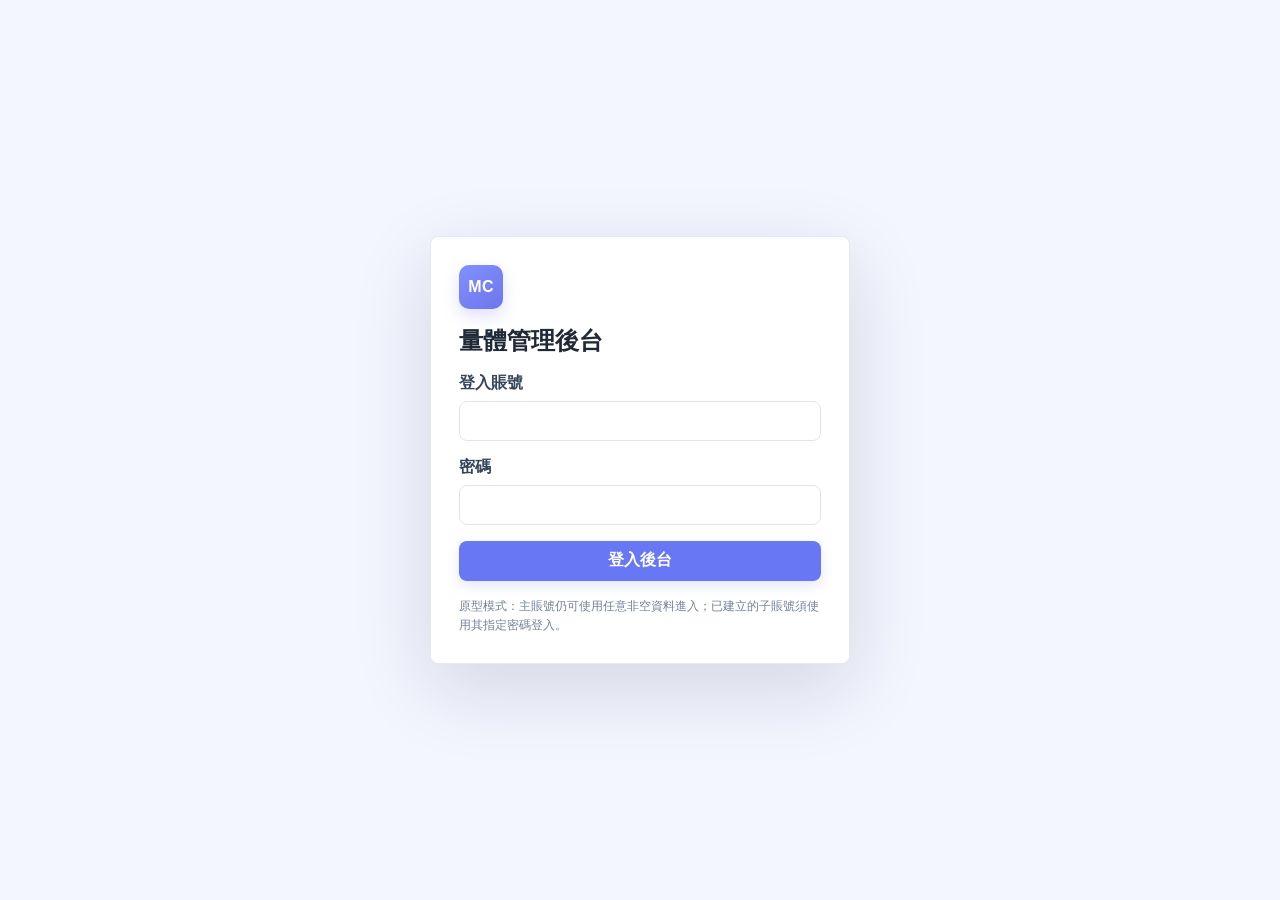
==== measure_admin/index.html @ c8953177 "feat: refine alteration task form" ====
<!doctype html>
<html lang="zh-HK">
  <head>
    <meta charset="UTF-8" />
    <meta name="viewport" content="width=device-width, initial-scale=1" />
    <title>MC 量體管理後台</title>
    <link rel="stylesheet" href="./styles.css?v=20261028-role-permissions" />
  </head>
  <body>
    <section class="login-view" id="login-view">
      <form class="login-card" id="login-form">
        <div class="brand-mark">MC</div>
        <h1>量體管理後台</h1>
        <label>
          <span>登入賬號</span>
          <input name="username" autocomplete="username" required />
        </label>
        <label>
          <span>密碼</span>
          <input name="password" type="password" autocomplete="current-password" required />
        </label>
        <button type="submit">登入後台</button>
        <p class="login-hint">原型模式：主賬號仍可使用任意非空資料進入；已建立的子賬號須使用其指定密碼登入。</p>
        <p id="login-error" hidden></p>
      </form>
    </section>

    <main class="admin-shell" id="admin-shell" hidden>
      <aside class="sidebar">
        <div class="brand">
          <div class="brand-mark">MC</div>
          <div>
            <strong>量體管理後台</strong>
            <span>PC Admin</span>
          </div>
        </div>
        <nav class="nav">
          <button class="is-active" type="button" data-view="dashboard" data-permission="dashboard_view">總覽</button>
          <button type="button" data-view="tailors" data-permission="tailor_view">裁縫師管理</button>
          <button type="button" data-view="orders" data-permission="order_view">訂單管理</button>
          <button type="button" data-view="employees" data-permission="employee_view">員工管理</button>
          <button type="button" data-view="after-sales" data-permission="after_sales">售後管理</button>
          <button type="button" data-view="alterations" data-permission="alteration_view">改衣管理</button>
          <button type="button" data-view="appointments" data-permission="appointment_view">預約管理</button>
          <button type="button" data-view="records-male" data-permission="record_view_male">男士量體記錄</button>
          <button type="button" data-view="records-female" data-permission="record_view_female">女士量體記錄</button>
          <span class="nav-section" data-owner-only>系統配置</span>
          <button class="nav-child" type="button" data-view="patterns" data-owner-only>衣服版型管理</button>
          <button class="nav-child" type="button" data-view="products" data-owner-only>產品配置</button>
          <button class="nav-child" type="button" data-view="subaccounts" data-owner-only>子賬號管理</button>
          <button class="nav-child" type="button" data-view="roles" data-owner-only>角色權限管理</button>
          <button class="nav-child" type="button" data-view="departments" data-owner-only>部門管理</button>
        </nav>
        <button class="ghost" type="button" id="logout">退出登入</button>
      </aside>

      <section class="content">
        <header class="topbar">
          <div>
            <p>MC SPORTSWEAR &amp; UNIFORM</p>
            <h2 id="view-title">總覽</h2>
          </div>
          <div class="current-user" id="current-user" hidden><strong id="current-user-name"></strong><span id="current-user-role"></span></div>
        </header>

        <section class="view" id="view-patterns">
          <div class="panel list-toolbar"><div><h3>衣服版型管理</h3><p>按服裝維護版型及標準尺碼，再用於初始化產品字段。</p></div><button type="button" data-catalog="new-pattern">創建服裝版型</button></div>
          <div class="panel table-wrap"><table id="pattern-table"></table></div>
        </section>
        <section class="view" id="view-products">
          <div class="panel list-toolbar"><div><h3>產品配置</h3><p>選擇服裝與版型，初始化量體字段後可獨立調整。</p></div><button type="button" data-catalog="new-product">創建產品</button></div>
          <div class="panel table-wrap"><table id="product-table"></table></div>
        </section>
        <section class="view is-active" id="view-dashboard">
          <div class="metric-grid">
            <article><span>裁縫師</span><strong id="metric-tailors">0</strong></article>
            <article><span>訂單</span><strong id="metric-orders">0</strong></article>
            <article><span>員工</span><strong id="metric-employees">0</strong></article>
            <article><span>量體記錄</span><strong id="metric-records">0</strong></article>
          </div>
          <div class="panel">
            <h3>流程</h3>
            <p>後台可錄入裁縫師、訂單與員工資料，並按男士與女士查看、篩選和導出量體記錄。本版本為獨立交互原型，資料僅保存在當前瀏覽器。</p>
          </div>
        </section>

        <section class="view" id="view-tailors">
          <div class="panel list-toolbar"><div><h3>裁縫師列表</h3><p>管理裁縫師姓名及登入資料。</p></div><button type="button" data-open-editor="tailor">新增裁縫師</button></div>
          <div class="panel table-wrap"><table id="tailor-table"></table></div>
        </section>

        <section class="view" id="view-orders">
          <div class="panel list-toolbar"><div><h3>訂單列表</h3><p>管理訂單基本資料，以及客戶端可選的男士、女士服裝類型與數量規則。</p></div><button type="button" data-open-editor="order">新增訂單</button></div>
          <div class="panel table-wrap"><table id="order-table"></table></div>
        </section>

        <section class="view" id="view-signatures">
          <div class="panel signature-detail-head">
            <button class="secondary" type="button" id="back-to-orders">返回訂單列表</button>
            <div><h3>簽字明細</h3><p id="signature-order-subtitle">-</p></div>
            <button type="button" id="export-signatures">導出明細</button>
          </div>
          <div class="panel signature-filters">
            <label><span>客戶姓名</span><input id="signature-filter-name" type="search" placeholder="搜尋客戶姓名" /></label>
            <label><span>員工編號</span><input id="signature-filter-employee" type="search" placeholder="搜尋員工編號" /></label>
            <button class="secondary" type="button" id="clear-signature-filters">清除篩選</button>
          </div>
          <div class="panel table-wrap"><table id="signature-table"></table></div>
          <div class="panel pagination" id="signature-pagination"></div>
        </section>

        <section class="view" id="view-employees">
          <div class="panel employee-import-actions list-toolbar">
            <div>
              <h3>員工列表</h3>
              <p>新增、編輯員工，或批量導入員工及量體檔案。</p>
            </div>
            <div class="row-actions">
              <button type="button" data-open-editor="employee" data-owner-only>新增員工</button>
              <button type="button" id="open-comparison-analysis" data-owner-only>對比分析</button>
              <button type="button" data-open-import="employees" data-owner-only>導入員工信息</button>
              <button class="secondary" type="button" data-open-import="measurements" data-owner-only>導入量體檔案</button>
              <button class="secondary" type="button" id="export-measurement-template" data-owner-only>導出量體檔案模板</button>
            </div>
          </div>
          <div class="panel employee-filters">
            <label><span>員工編號</span><input id="employee-filter-id" type="search" placeholder="搜尋員工編號" /></label>
            <label><span>姓名</span><input id="employee-filter-name" type="search" placeholder="搜尋姓名" /></label>
            <label><span>歸屬訂單</span><select id="employee-filter-order"><option value="">全部訂單</option></select></label>
            <button class="secondary" type="button" id="clear-employee-filters">清除篩選</button>
          </div>
          <div class="panel table-wrap"><table id="employee-table"></table></div>
          <div class="panel pagination" id="employee-pagination"></div>
        </section>

        <section class="view" id="view-after-sales">
          <div class="panel list-toolbar">
            <div><h3>售後管理</h3><p>员工提交售后或门店后台新建 → 门店签收 → 生成改衣任务 → 工厂处理 → 完成派送。</p></div>
            <div class="row-actions"><button type="button" id="open-admin-after-sale" data-permission="after_sales">后台新建售后单</button><button type="button" id="open-after-status-import">導入更新狀態</button><button type="button" id="export-after-sales" data-permission="after_sales_export">導出篩選明細</button></div>
          </div>
          <div class="panel after-sale-filters">
            <label><span>員工 / 登記編號</span><input id="after-sale-filter-keyword" type="search" placeholder="員工編號、姓名或登記編號" /></label>
            <label><span>單位名稱</span><input id="after-sale-filter-unit" type="search" placeholder="搜尋單位名稱" /></label>
            <div class="after-sale-date-filter"><span>登記時間</span><div><input id="after-sale-filter-start" type="date" aria-label="登記開始日期" /><em>至</em><input id="after-sale-filter-end" type="date" aria-label="登記結束日期" /></div></div>
            <label><span>需求狀態</span><select id="after-sale-filter-status"><option value="">全部狀態</option><option>提交售後</option><option>已簽收</option><option>門市收貨</option><option>已下單到工廠</option><option>工廠交付，待派送</option><option>完成派送</option><option>已關閉</option></select></label>
            <button class="secondary" type="button" id="clear-after-sale-filters">清除篩選</button>
          </div>
          <div class="panel after-sale-batch-bar">
            <span id="after-sale-selected-count">已選 0 項</span>
            <label><span>批量推進工廠 / 派送階段</span><select id="after-sale-batch-status"><option value="">請選擇</option><option>已下單到工廠</option><option>工廠交付，待派送</option><option>完成派送</option></select></label>
            <button type="button" id="apply-after-sale-status">確認修改</button>
          </div>
          <div class="panel table-wrap"><table id="after-sale-table"></table></div>
          <div class="panel pagination" id="after-sale-pagination"></div>
        </section>

        <section class="view" id="view-alterations">
          <div class="panel list-toolbar">
            <div><h3>改衣管理</h3><p>一件一码管理改衣任务，记录师傅分配、逐次交接、数量差异、收费、异常和员工中止。</p></div>
            <div class="row-actions"><span id="alteration-selected-count" class="table-subtext">已选 0 个任务</span><button type="button" id="open-alteration-assign" data-permission="alteration_process">分配师傅</button><button type="button" id="open-alteration-return" data-permission="alteration_process">师傅交回门市</button><button type="button" id="print-alteration-barcodes" data-permission="alteration_process" disabled>批量打印条码</button><button type="button" id="open-alteration-task" data-permission="alteration_view">新建改衣任务</button><button class="secondary" type="button" id="export-alterations" data-permission="alteration_export">导出任务</button></div>
          </div>
          <div class="panel alteration-summary" id="alteration-summary"></div>
          <div class="panel alteration-filters">
            <label><span>任务 / 员工 / 師傅</span><input id="alteration-filter-keyword" type="search" placeholder="编号、员工、订单或师傅" /></label>
            <label><span>任务类型</span><select id="alteration-filter-type"><option value="">全部类型</option><option>普通改衣</option><option>师傅改错返工</option><option>收费改衣</option></select></label>
            <label><span>状态</span><select id="alteration-filter-status"><option value="">全部状态</option><option>门市已收衣</option><option>待分配</option><option>改衣中</option><option>师傅已交回</option><option>门市验收</option><option>待派送</option><option>支行代签</option><option>已完成</option><option>员工中止</option><option>待处理异常</option></select></label>
            <label class="alteration-check-filter"><input id="alteration-filter-anomaly" type="checkbox" /> <span>只看待处理异常</span></label>
            <button class="secondary" type="button" id="clear-alteration-filters">清除筛选</button>
          </div>
          <div class="panel table-wrap"><table id="alteration-table"></table></div>
          <div class="panel pagination" id="alteration-pagination"></div>
        </section>

        <section class="view" id="view-appointments">
          <div class="panel list-toolbar">
            <div><h3>預約時段</h3><p>配置量身服務地址、服務時間與接待容量，供員工端直接登記。</p></div>
            <div class="row-actions appointment-toolbar-actions">
              <span id="appointment-selected-count">已選 0 個時段</span>
              <button class="secondary" type="button" id="export-appointment-details" data-permission="appointment_export" disabled>導出明細</button>
              <button type="button" id="open-appointment-slot-editor" data-permission="appointment_manage">新增時段</button>
            </div>
          </div>
          <div class="panel appointment-summary" id="appointment-summary"></div>
          <div class="panel table-wrap"><table id="appointment-slot-table"></table></div>
        </section>

        <section class="view" id="view-records-male">
          <div class="panel table-head record-toolbar" data-record-export-panel>
            <h3>男士量體記錄</h3>
            <div class="export-controls" aria-label="男士量體記錄導出篩選">
              <label><span>姓名</span><input class="record-name-search" type="search" placeholder="搜尋姓名" /></label>
              <label><span>員工編號</span><input class="record-employee-search" type="search" placeholder="搜尋員工編號" /></label>
              <label><span>訂單</span><select class="export-order-select"><option value="">全部訂單</option></select></label>
              <label><span>開始</span><input class="export-start-date" type="date" /></label>
              <label><span>結束</span><input class="export-end-date" type="date" /></label>
              <button type="button" data-export-records="男">導出 CSV</button>
              <button class="secondary" type="button" data-clear-export-filters>清除</button>
            </div>
          </div>
          <div class="panel table-wrap"><table id="male-record-table"></table></div>
          <div class="panel pagination" data-record-pagination="男"></div>
        </section>

        <section class="view" id="view-records-female">
          <div class="panel table-head record-toolbar" data-record-export-panel>
            <h3>女士量體記錄</h3>
            <div class="export-controls" aria-label="女士量體記錄導出篩選">
              <label><span>姓名</span><input class="record-name-search" type="search" placeholder="搜尋姓名" /></label>
              <label><span>員工編號</span><input class="record-employee-search" type="search" placeholder="搜尋員工編號" /></label>
              <label><span>訂單</span><select class="export-order-select"><option value="">全部訂單</option></select></label>
              <label><span>開始</span><input class="export-start-date" type="date" /></label>
              <label><span>結束</span><input class="export-end-date" type="date" /></label>
              <button type="button" data-export-records="女">導出 CSV</button>
              <button class="secondary" type="button" data-clear-export-filters>清除</button>
            </div>
          </div>
          <div class="panel table-wrap"><table id="female-record-table"></table></div>
          <div class="panel pagination" data-record-pagination="女"></div>
        </section>

        <section class="view" id="view-subaccounts">
          <div class="panel list-toolbar"><div><h3>子賬號列表</h3><p>配置登入信息並綁定角色，權限由角色統一繼承。</p></div><button type="button" id="open-subaccount-editor">新增子賬號</button></div>
          <div class="panel table-wrap"><table id="subaccount-table"></table></div>
        </section>
        <section class="view" id="view-roles">
          <div class="panel list-toolbar"><div><h3>角色權限管理</h3><p>按角色配置頁面與接口權限，子賬號綁定角色後即時生效。</p></div><button type="button" id="open-role-editor">新增角色</button></div>
          <div class="panel role-help"><strong>配置提示</strong><span>勾選頁面操作後，角色可使用對應功能；停用角色後，綁定該角色的子賬號將暫停登入。</span></div>
          <div class="panel table-wrap"><table id="role-table"></table></div>
        </section>
        <section class="view" id="view-departments">
          <div class="panel list-toolbar"><div><h3>部門管理</h3><p>維護員工自主註冊時可選的部門。</p></div><button type="button" id="add-department">新增部門</button></div>
          <div class="panel table-wrap"><table id="department-table"></table></div>
        </section>
      </section>
    </main>

    <dialog class="archive-dialog" id="order-progress-dialog" aria-labelledby="order-progress-title">
      <div class="dialog-head"><div><h3 id="order-progress-title">變更正向訂單進度</h3><p id="order-progress-subtitle"></p></div><button type="button" onclick="this.closest('dialog').close()">關閉</button></div>
      <p>簽字確認服裝 → 預約量身 → 完成量身 → 已下單到工廠 → 工廠交付，待派送 → 已交付。</p>
      <p class="dialog-tip">核實業務已完成後，按順序確認下一階段。簽字、預約與量身操作亦會自動更新進度；手動確認僅更新進度，不會新增簽名、預約或量體檔案。</p>
      <div class="after-sale-batch-bar"><button type="button" id="open-forward-status-import">導入更新狀態</button><label>批量變更進度<select id="order-progress-batch-stage"></select></label><button type="button" id="apply-order-progress">更新已選員工</button><span>請勾選相同進度的員工；下單到工廠時需填寫預計交付日期。</span></div>
      <div class="table-wrap" id="order-progress-content"></div>
    </dialog>
    <div class="toast" id="toast" hidden></div>
    <dialog class="archive-dialog" id="archive-dialog">
      <div class="dialog-head"><div><h3 id="archive-title">員工量體檔案</h3><p id="archive-subtitle"></p></div><button class="secondary" type="button" data-close-archive>關閉</button></div>
      <div class="table-wrap"><table id="archive-table"></table></div>
    </dialog>
    <dialog class="entity-dialog" id="tailor-dialog">
      <form id="tailor-form">
        <div class="dialog-head"><div><h3 id="tailor-dialog-title">新增裁縫師</h3><p>填寫裁縫師登入資料。</p></div><button class="secondary" type="button" data-close-entity>取消</button></div>
        <input type="hidden" name="id" />
        <div class="dialog-form-grid">
          <label><span>裁縫師姓名</span><input name="name" required /></label>
          <label><span>登入賬號</span><input name="username" required /></label>
          <label><span>登入密碼</span><input name="password" type="password" autocomplete="new-password" /><small>新增時必填；編輯時留空代表保持已設置狀態。原型不保存明文密碼。</small></label>
        </div>
        <div class="dialog-actions"><button type="submit">保存裁縫師</button></div>
      </form>
    </dialog>
    <dialog class="entity-dialog order-dialog" id="order-dialog">
      <form id="order-form">
        <div class="dialog-head"><div><h3 id="order-dialog-title">新增訂單</h3><p>配置訂單基本資料及客戶端可選服裝。</p></div><button class="secondary" type="button" data-close-entity>取消</button></div>
        <input type="hidden" name="id" />
        <ol class="order-steps" aria-label="訂單配置步驟">
          <li class="is-active" data-order-step-indicator="1"><strong>1</strong><span>基本資料與服裝類型</span></li>
          <li data-order-step-indicator="2"><strong>2</strong><span>默認數量與修改權限</span></li>
          <li data-order-step-indicator="3"><strong>3</strong><span>組合數量限制（可選）</span></li>
        </ol>
        <section class="order-step is-active" data-order-step="1">
          <div class="dialog-form-grid order-basic-grid">
            <label><span>訂單號</span><input name="order_id" required /></label>
            <label><span>公司名</span><input name="company_name" required /></label>
          </div>
          <div class="garment-section-head">
            <div><h4>服裝類型</h4><p>按性別配置員工在客戶端可看到的服裝選項。</p></div>
          </div>
          <div class="garment-gender-grid">
            <section class="garment-gender-card">
              <div class="garment-card-head"><div><span class="gender-badge male">男</span><strong>男士服裝</strong></div><button class="secondary compact-button" type="button" data-add-garment="男">新增類型</button></div>
              <div class="garment-type-list" id="male-garment-types"></div>
            </section>
            <section class="garment-gender-card">
              <div class="garment-card-head"><div><span class="gender-badge female">女</span><strong>女士服裝</strong></div><button class="secondary compact-button" type="button" data-add-garment="女">新增類型</button></div>
              <div class="garment-type-list" id="female-garment-types"></div>
            </section>
          </div>
          <p class="form-error" id="order-type-error" hidden></p>
        </section>
        <section class="order-step" data-order-step="2">
          <div class="garment-section-head">
            <div><h4>數量規則</h4><p>默認數量會帶入客戶端；關閉“允許更改”後，員工只能按默認數量確認。</p></div>
          </div>
          <div class="quantity-config-list" id="garment-quantity-config"></div>
          <p class="form-error" id="order-quantity-error" hidden></p>
        </section>
        <section class="order-step" data-order-step="3">
          <div class="garment-section-head rule-section-head">
            <div><h4>組合數量限制</h4><p>限制同一性別下多個服裝類型的合計數量；如本訂單不需要限制，可直接跳過。</p></div>
            <button class="secondary compact-button" type="button" data-add-quantity-rule>添加限制規則</button>
          </div>
          <div class="quantity-rule-list" id="quantity-rule-list"></div>
          <p class="form-error" id="order-rule-error" hidden></p>
        </section>
        <div class="dialog-actions order-dialog-actions">
          <button class="secondary" type="button" id="order-step-prev" hidden>上一步</button>
          <button type="button" id="order-step-next">下一步：配置數量</button>
          <button class="secondary" type="submit" id="order-skip-rules" hidden>跳過並保存</button>
          <button type="submit" id="order-save" hidden>保存訂單</button>
        </div>
      </form>
    </dialog>
    <dialog class="entity-dialog" id="employee-dialog">
      <form id="employee-form">
        <div class="dialog-head"><div><h3 id="employee-dialog-title">新增員工</h3><p>填寫員工基本資料及歸屬訂單。</p></div><button class="secondary" type="button" data-close-entity>取消</button></div>
        <input type="hidden" name="id" />
        <div class="dialog-form-grid employee-dialog-grid">
          <label><span>員工編號</span><input name="employee_id" required /></label>
          <label><span>姓名</span><input name="name" required /></label>
          <label><span>性別</span><select name="gender" required><option>男</option><option>女</option></select></label>
          <label><span>身高 cm</span><input name="height_cm" type="number" step="0.1" min="0" /></label>
          <label><span>體重 kg</span><input name="weight_kg" type="number" step="0.1" min="0" /></label>
          <label><span>部門</span><select name="unit_name" id="employee-department-select" required></select></label>
          <label><span>歸屬訂單 / 公司</span><select name="order_id" id="employee-order-select" required></select></label>
        </div>
        <div class="dialog-actions"><button type="submit">保存員工</button></div>
      </form>
    </dialog>
    <dialog class="import-dialog" id="employee-import-dialog">
      <div class="dialog-head"><div><h3>導入員工信息</h3><p>選擇歸屬訂單並上傳 CSV、TSV 或 XLSX 文件。</p></div><button class="secondary" type="button" data-close-import>取消</button></div>
      <div class="dialog-form-grid">
        <label><span>歸屬訂單 / 公司</span><select id="import-order-select" required></select></label>
        <label class="file-field"><span>員工文件</span><input id="employee-import-file" type="file" accept=".csv,.tsv,.txt,.xlsx,text/csv,text/tab-separated-values" /></label>
      </div>
      <p class="dialog-tip">必填表頭：員工編號、姓名、性別、單位名字；可選：身高、體重。</p>
      <div class="dialog-actions"><button type="button" id="import-employees">確認導入</button></div>
    </dialog>
    <dialog class="import-dialog" id="measurement-import-dialog">
      <div class="dialog-head"><div><h3>導入量體檔案</h3><p>上傳文件後確認導入，系統將為匹配員工生成新的量體版本。</p></div><button class="secondary" type="button" data-close-import>取消</button></div>
      <div class="dialog-form-grid">
        <label class="file-field"><span>量體記錄文件</span><input id="measurement-import-file" type="file" accept=".csv,.tsv,.txt,.xlsx,text/csv,text/tab-separated-values" /></label>
      </div>
      <p class="dialog-tip">支持 CSV、TSV、XLSX。必填：訂單號、員工編號；量體字段可使用導出表頭或字段代碼。</p>
      <div class="dialog-actions"><button type="button" id="import-measurements">確認導入</button></div>
    </dialog>
    <dialog class="record-edit-dialog" id="record-edit-dialog">
      <form id="record-edit-form">
        <div class="dialog-head"><div><h3>修改量體版本</h3><p id="record-edit-subtitle"></p></div><button class="secondary" type="button" data-close-record-edit>取消</button></div>
        <input type="hidden" name="measurement_id" />
        <div class="measurement-form-grid" id="record-measurement-fields"></div>
        <label><span>備註</span><textarea name="remark" rows="3"></textarea></label>
        <div class="dialog-actions"><button type="submit">保存修改</button></div>
      </form>
    </dialog>
    <dialog class="entity-dialog subaccount-dialog" id="subaccount-dialog">
      <form id="subaccount-form">
        <div class="dialog-head"><div><h3 id="subaccount-dialog-title">新增子賬號</h3><p>配置子賬號登入信息及可使用的功能。</p></div><button class="secondary" type="button" data-close-subaccount>取消</button></div>
        <input type="hidden" name="id" />
        <div class="dialog-form-grid">
          <label><span>姓名</span><input name="name" maxlength="30" required /></label>
          <label><span>登入賬號</span><input name="username" maxlength="30" autocomplete="off" required /></label>
          <label><span>登入密碼</span><input name="password" type="password" minlength="6" autocomplete="new-password" required /><small id="subaccount-password-tip">至少 6 位；原型僅保存哈希值</small></label>
          <label><span>賬號狀態</span><select name="status"><option value="enabled">啟用</option><option value="disabled">停用</option></select></label>
        </div>
        <label class="subaccount-role-field"><span>角色（可多選）</span><select name="role_ids" id="subaccount-role-select" multiple size="4" required></select><small id="subaccount-role-summary">可同時選擇多個角色，權限將合併生效。</small></label>
        <p class="form-error" id="subaccount-form-error" hidden></p>
        <div class="dialog-actions"><button type="submit">保存子賬號</button></div>
      </form>
    </dialog>
    <dialog class="entity-dialog role-dialog" id="role-dialog">
      <form id="role-form">
        <div class="dialog-head"><div><h3 id="role-dialog-title">新增角色</h3><p>配置角色可訪問的頁面與接口操作。</p></div><button class="secondary" type="button" data-close-role>取消</button></div>
        <input type="hidden" name="id" />
        <div class="role-basic-fields">
          <label><span>角色名稱</span><input name="name" maxlength="30" placeholder="例如：量體運營" required /></label>
          <fieldset class="role-status-fieldset"><legend>狀態</legend><label><input type="radio" name="status" value="enabled" checked /><span>啟用</span></label><label><input type="radio" name="status" value="disabled" /><span>停用</span></label></fieldset>
        </div>
        <section class="permission-matrix-section" aria-labelledby="permission-matrix-title">
          <div class="permission-matrix-head"><div><h4 id="permission-matrix-title">分配權限</h4><p>按歸屬、頁面及接口逐項選擇。</p></div><div class="permission-matrix-actions"><button class="secondary" type="button" id="role-select-all">全選</button><button class="secondary" type="button" id="role-clear-all">清空</button></div></div>
          <div class="permission-matrix-wrap"><table class="permission-matrix" id="permission-matrix-table"></table></div>
        </section>
        <p class="form-error" id="role-form-error" hidden></p>
        <div class="dialog-actions"><button type="submit">保存角色</button></div>
      </form>
    </dialog>
    <dialog class="entity-dialog appointment-slot-dialog" id="appointment-slot-dialog">
      <form id="appointment-slot-form">
        <div class="dialog-head"><div><h3 id="appointment-slot-dialog-title">新增預約時段</h3><p>同一地址可建立多個服務時段，每個時段獨立計算預約人數。</p></div><button class="secondary" type="button" data-close-appointment-slot>取消</button></div>
        <input type="hidden" name="id" />
        <div class="dialog-form-grid appointment-slot-grid">
          <label><span>對應訂單</span><select name="order_id" id="appointment-order-select" required></select></label>
          <label class="appointment-address-field"><span>預約地址</span><input name="address" maxlength="120" placeholder="例如：澳門門店 2 樓量體區" required /></label>
          <label><span>服務日期</span><input name="date" type="date" required /></label>
          <label><span>開始時間</span><input name="start_time" type="time" required /></label>
          <label><span>結束時間</span><input name="end_time" type="time" required /></label>
          <label><span>可預約最大值</span><input name="max_bookings" type="number" min="1" max="999" step="1" required /></label>
          <label><span>時段狀態</span><select name="status"><option value="enabled">開放預約</option><option value="disabled">暫停預約</option></select></label>
        </div>
        <label class="appointment-overbook-option"><input name="allow_overbook" type="checkbox" /><span><strong>支持超額預約</strong><small>開啟後，達到最大值仍允許員工繼續登記；管理列表會標記超額人數。</small></span></label>
        <p class="form-error" id="appointment-slot-error" hidden></p>
        <div class="dialog-actions"><button type="submit">保存預約時段</button></div>
      </form>
    </dialog>
    <dialog class="appointment-detail-dialog" id="appointment-detail-dialog">
      <div class="dialog-head"><div><h3 id="appointment-detail-title">預約員工明細</h3><p id="appointment-detail-subtitle"></p></div><button class="secondary" type="button" data-close-appointment-detail>關閉</button></div>
      <div class="table-wrap"><table id="appointment-detail-table"></table></div>
    </dialog>
    <dialog class="entity-dialog followup-dialog" id="followup-dialog">
      <form id="followup-form">
        <div class="dialog-head"><div><h3>量體事項跟進</h3><p id="followup-subtitle"></p></div><button class="secondary" type="button" data-close-followup>取消</button></div>
        <input type="hidden" name="measurement_id" />
        <div class="dialog-form-grid">
          <label><span>跟進狀態</span><select name="followup_status" required><option value="待跟進">待跟進</option><option value="跟進中">跟進中</option><option value="已完成">已完成</option></select></label>
          <label><span>下次跟進日期</span><input name="followup_due_date" type="date" /></label>
        </div>
        <label class="followup-note"><span>跟進備註</span><textarea name="followup_note" rows="4" maxlength="300" placeholder="記錄需核對的量體字段、溝通結果或下一步安排"></textarea></label>
        <div class="dialog-actions"><button type="submit">保存跟進記錄</button></div>
      </form>
    </dialog>
    <dialog class="after-sale-detail-dialog" id="after-sale-detail-dialog">
      <div class="dialog-head"><div><h3 id="after-sale-detail-title">售後詳情</h3><p id="after-sale-detail-subtitle"></p></div><button class="secondary" type="button" data-close-after-sale-detail>關閉</button></div>
      <div id="after-sale-detail-content"></div>
    </dialog>
    <dialog class="after-sale-create-dialog" id="after-sale-create-dialog">
      <form id="admin-after-sale-form">
        <div class="dialog-head"><div><h3>后台新建售后单</h3><p>选择订单，搜索员工号，勾选实际售后数量并填写每项售后要求；门店提交后自动记为“已签收”。</p></div><button class="secondary" type="button" data-close-after-sale-create>取消</button></div>
        <div class="dialog-form-grid">
          <label><span>订单</span><select id="admin-after-sale-order" name="order_id" required></select></label>
          <label><span>搜索员工号</span><input id="admin-after-sale-employee-search" type="search" placeholder="输入员工编号后选择" autocomplete="off" /></label>
        </div>
        <div class="after-sale-admin-employee-results" id="admin-after-sale-employee-results"></div>
        <div class="after-sale-admin-selected" id="admin-after-sale-selected" hidden></div>
        <div class="after-sale-admin-items" id="admin-after-sale-items"><p class="dialog-tip">请先选择员工，系统会带出该员工在此订单下可售后的服装。</p></div>
        <label class="after-sale-demand-field"><span>整单补充说明（可选）</span><textarea name="remark" rows="2" maxlength="300" placeholder="例如：员工现场说明，周五前送回支行"></textarea></label>
        <p class="form-error" id="admin-after-sale-error" hidden></p>
        <div class="dialog-actions"><button type="submit">确认提交并标记已签收</button></div>
      </form>
    </dialog>
    <dialog class="alteration-detail-dialog" id="alteration-detail-dialog">
      <div class="dialog-head"><div><h3 id="alteration-detail-title">改衣任務</h3><p id="alteration-detail-subtitle"></p></div><button class="secondary" type="button" data-close-alteration-detail>關閉</button></div>
      <div id="alteration-detail-content"></div>
    </dialog>
    <dialog class="entity-dialog alteration-task-dialog" id="alteration-task-dialog">
      <form id="alteration-task-form">
        <div class="dialog-head"><div><h3>新建改衣任務</h3><p>门市按实际收到数量建单；系统为每件服装生成内部编号和条码。</p></div><button class="secondary" type="button" data-close-alteration-task>取消</button></div>
        <div class="dialog-form-grid">
          <label><span>订单</span><select name="order_id" required></select></label>
          <label><span>员工</span><select name="employee_id" required></select></label>
          <label><span>任务类型</span><select name="type"><option>普通改衣</option><option>师傅改错返工</option><option>收费改衣</option></select></label>
          <label><span>改衣产品</span><select name="sku_id" required></select></label>
          <label><span>实际收到数量</span><input name="quantity" type="number" min="1" step="1" value="1" required /></label>
          <label><span>手工费金额（可选）</span><input name="fee_amount" inputmode="decimal" placeholder="待确认可留空" /></label>
        </div>
        <label class="alteration-fee-check"><input name="requires_fee" type="checkbox" /> <span>标记为收费改衣（门市现场收款）</span></label>
        <label class="alteration-demand-field"><span>修改内容</span><textarea name="alteration" rows="3" required placeholder="例如：裤长缩短 2cm；请保留原有版型"></textarea></label>
        <div class="dialog-tip">免费次数按 员工 + 订单 + 改衣产品 计算；中止和师傅改错返工的次数规则需按需求确认后由管理员处理。</div>
        <div class="dialog-actions"><button type="submit">保存改衣任务</button></div>
      </form>
    </dialog>
    <dialog class="alteration-assign-dialog" id="alteration-assign-dialog">
      <form id="alteration-assign-form">
        <div class="dialog-head"><div><h3>分配师傅</h3><p>先选择师傅，再用扫码枪扫描改衣任务条码；每扫描一件增加一件。</p></div><button class="secondary" type="button" data-close-alteration-assign>取消</button></div>
        <div class="dialog-form-grid alteration-assign-fields">
          <label><span>师傅</span><select id="alteration-assign-tailor" name="tailor_id" required></select></label>
          <label><span>扫码枪输入</span><input id="alteration-barcode-scan" autocomplete="off" placeholder="扫描条码后自动加入" /></label>
        </div>
        <p class="dialog-tip">只接受状态为“门市已收衣 / 待分配”的任务；重复扫描不会重复加入，已分配任务不能再次分配。</p>
        <div class="table-wrap"><table id="alteration-assignment-scan-table"></table></div>
        <p class="form-error" id="alteration-assign-error" hidden></p>
        <div class="dialog-actions"><button type="submit">确认分配已扫描任务</button></div>
      </form>
    </dialog>
    <dialog class="alteration-assign-dialog" id="alteration-return-dialog">
      <form id="alteration-return-form">
        <div class="dialog-head"><div><h3>师傅交回门市</h3><p>用扫码枪扫描师傅交回的任务条码；每扫描一件增加一件，签收后默认验收通过并进入待派送。</p></div><button class="secondary" type="button" data-close-alteration-return>取消</button></div>
        <label><span>扫码枪输入</span><input id="alteration-return-scan" autocomplete="off" placeholder="扫描条码后自动加入" /></label>
        <p class="dialog-tip">只接受状态为“改衣中”的任务；重复扫描不会重复加入。</p>
        <div class="table-wrap"><table id="alteration-return-scan-table"></table></div>
        <p class="form-error" id="alteration-return-error" hidden></p>
        <div class="dialog-actions"><button type="submit">确认签收并默认验收</button></div>
      </form>
    </dialog>
    <dialog class="comparison-dialog" id="comparison-dialog">
      <div class="dialog-head"><div><h3>量體對比分析</h3><p>按版本、服裝類型和字段差異條件查找需要調整的員工。</p></div><button class="secondary" type="button" data-close-comparison>關閉</button></div>
      <ol class="analysis-steps" aria-label="分析步驟">
        <li class="is-active" data-analysis-step-indicator="1">1. 比較版本</li>
        <li data-analysis-step-indicator="2">2. 服裝類型</li>
        <li data-analysis-step-indicator="3">3. 差異條件</li>
        <li data-analysis-step-indicator="4">4. 確認執行</li>
      </ol>
      <section class="analysis-step is-active" data-analysis-step="1">
        <h4>選擇要比較的兩個版本</h4>
        <div class="analysis-option-grid">
          <label class="choice-card"><input type="radio" name="comparison_mode" value="v1_v2" checked /><span><strong>V1.0 vs V2.0</strong>原始量體與工廠返回</span></label>
          <label class="choice-card"><input type="radio" name="comparison_mode" value="v2_v3" /><span><strong>V2.0 vs V3.0</strong>工廠返回與最終版</span></label>
          <label class="choice-card"><input type="radio" name="comparison_mode" value="previous_latest" /><span><strong>上一版 vs 最新版</strong>按每位員工的實際版本比較</span></label>
          <label class="choice-card"><input type="radio" name="comparison_mode" value="custom" /><span><strong>自定義版本</strong>手動選擇基準版和目標版</span></label>
        </div>
        <div class="analysis-custom-versions" id="analysis-custom-versions" hidden>
          <label><span>基準版本</span><select id="analysis-version-from"><option value="1">V1.0</option><option value="2">V2.0</option><option value="3">V3.0</option></select></label>
          <label><span>目標版本</span><select id="analysis-version-to"><option value="2">V2.0</option><option value="3">V3.0</option><option value="1">V1.0</option></select></label>
        </div>
      </section>
      <section class="analysis-step" data-analysis-step="2">
        <h4>選擇服裝類型（可多選）</h4>
        <div class="analysis-option-grid">
          <label class="choice-card"><input type="checkbox" name="analysis_garment" value="suit" /><span><strong>上衣</strong>領圍、胸圍、肩寬、袖長等</span></label>
          <label class="choice-card"><input type="checkbox" name="analysis_garment" value="pants" /><span><strong>褲子</strong>腰圍、臀圍、褲長、總浪等</span></label>
          <label class="choice-card"><input type="checkbox" name="analysis_garment" value="skirt" /><span><strong>一步裙</strong>一步裙裙長</span></label>
          <label class="choice-card"><input type="checkbox" name="analysis_garment" value="dress" /><span><strong>連衣裙</strong>連衣裙前長</span></label>
        </div>
      </section>
      <section class="analysis-step" data-analysis-step="3">
        <div class="analysis-condition-head"><div><h4>設置字段差異條件</h4><p>勾選需要分析的字段；最大差異可留空，表示不設上限。</p></div><label><span>多條件匹配</span><select id="analysis-match-mode"><option value="any">任一條件滿足</option><option value="all">全部條件滿足</option></select></label></div>
        <div class="analysis-condition-list" id="analysis-condition-list"></div>
      </section>
      <section class="analysis-step" data-analysis-step="4">
        <h4>確認分析條件</h4>
        <div class="analysis-summary" id="analysis-summary"></div>
        <p class="dialog-tip">空值或非數字不会按 0 計算；已從員工檔案移除的版本不參與分析。</p>
      </section>
      <p class="analysis-error" id="analysis-error" hidden></p>
      <div class="dialog-actions analysis-actions"><button class="secondary" type="button" id="analysis-prev" hidden>上一步</button><button type="button" id="analysis-next">下一步</button><button type="button" id="analysis-run" hidden>執行分析</button></div>
    </dialog>
    <dialog class="analysis-results-dialog" id="analysis-results-dialog">
      <div class="dialog-head"><div><h3>量體對比分析結果</h3><p id="analysis-result-description"></p></div><button class="secondary" type="button" data-close-analysis-results>關閉</button></div>
      <div class="analysis-metrics" id="analysis-metrics"></div>
      <div class="analysis-result-toolbar"><label><span>搜尋員工</span><input id="analysis-result-search" type="search" placeholder="員工編號或姓名" /></label><button class="secondary" type="button" id="export-analysis-results">導出分析結果</button></div>
      <div class="table-wrap"><table id="analysis-result-table"></table></div>
    </dialog>
    <dialog id="status-import-dialog" aria-labelledby="status-import-title">
      <div class="dialog-head"><div><h3 id="status-import-title">導入更新狀態</h3><p id="status-import-scope"></p></div><button type="button" class="secondary" id="status-import-cancel">取消</button></div>
      <p>1. 下載含現有記錄的模板（退換流程使用目前篩選結果）。2. 填寫目標狀態，無需更新的行留空。3. 上傳並核對預覽，再確認導入。</p>
      <p id="status-import-statuses"></p>
      <p class="dialog-tip">僅支持順序進入下一階段；下單到工廠必填預計交付日期（YYYY-MM-DD）。同一記錄不可重複；有錯誤時整批不保存。支援簡繁體狀態。編號請使用文字格式以保留前導零。</p>
      <div class="after-sale-batch-bar"><button type="button" id="status-import-template">下載填寫模板</button><label>CSV / TSV / XLSX（首張工作表，最多 10,000 行 / 10 MB）<input id="status-import-file" type="file" accept=".csv,.tsv,.xlsx"></label><button type="button" id="status-import-preview-button">校驗並預覽</button></div>
      <p id="status-import-summary" role="status"></p>
      <div class="table-wrap" id="status-import-preview"></div>
      <div class="pagination" id="status-import-pages"></div>
      <div class="dialog-actions"><button type="button" id="status-import-save" disabled>確認導入更新</button></div>
    </dialog>
    <dialog class="entity-dialog" id="factory-delivery-dialog" aria-labelledby="factory-delivery-title">
      <form id="factory-delivery-form">
        <div class="dialog-head"><div><h3 id="factory-delivery-title">下單到工廠</h3><p id="factory-delivery-context"></p></div><button class="secondary" type="button" id="cancel-factory-delivery">取消</button></div>
        <div class="dialog-form-grid"><label>預計交付日期（必填）<input id="factory-delivery-date" type="date" required /></label></div>
        <p class="dialog-tip">此日期將顯示在客戶端；批量下單的記錄使用同一日期。</p>
        <div class="dialog-actions"><button type="submit">確認下單到工廠</button></div>
      </form>
    </dialog>
    <dialog id="catalog-dialog" class="catalog-dialog"></dialog>
    <script src="../shared/workflow.js?v=20261028-role-permissions"></script>
    <script src="./app.js?v=20261028-role-permissions"></script>
    <script src="./status-import.js?v=20261008-status-import"></script>
    <script src="./catalog.js?v=20260919-field-warning"></script>
  </body>
</html>
---- measure_admin/styles.css ----
:root {
  color-scheme: light;
  --ink: #1f2937;
  --muted: #71809a;
  --line: #e3e8f4;
  --page: #f3f5ff;
  --panel: #fff;
  --blue: #6878f4;
  --blue-dark: #5263df;
  --green: #0f7b58;
  --red: #b42318;
}

.catalog-dialog { width: min(1440px, calc(100vw - 40px)); overflow-y: auto; }
.catalog-dialog .dialog-head > button { flex-shrink: 0; white-space: nowrap; }
.catalog-section { border-top: 1px solid var(--line); margin-top: 22px; padding-top: 18px; }
.catalog-toolbar, .catalog-patterns, .catalog-defaults { display: flex; align-items: center; gap: 12px; flex-wrap: wrap; }
.catalog-toolbar { margin-bottom: 16px; }
.catalog-toolbar h3 { margin: 0 auto 0 0; }
.catalog-muted { color: var(--muted); font-size: 13px; line-height: 1.6; }
.catalog-patterns { margin: 14px 0; }
.catalog-patterns > label, .catalog-pattern-chip { display: flex; align-items: center; gap: 8px; border: 1px solid var(--line); border-radius: 8px; padding: 8px 12px; background: #f8fafc; }
.catalog-patterns input[type=checkbox], .catalog-check input { width: auto; min-height: auto; }
.catalog-pattern-chip input { width: 120px; }
.catalog-file { max-width: 100%; }
.catalog-file input { max-width: 280px; }
.catalog-matrix { max-width: 100%; }
.catalog-matrix th { white-space: nowrap; }
.catalog-matrix input { width: 120px; }
.catalog-matrix td:first-child input, .catalog-matrix td:nth-last-child(2) input { width: 180px; }
.catalog-field { margin: 12px 0; padding: 14px; border: 1px solid var(--line); border-radius: 8px; background: #f8fafc; }
.catalog-field-grid { display: flex; flex-wrap: wrap; align-items: end; gap: 10px; }
.catalog-field-grid > label { flex: 0 0 86px; }
.catalog-field-grid > .catalog-field-name { flex-basis: 160px; }
.catalog-field-grid > .catalog-field-type { flex-basis: 100px; }
.catalog-field-grid > .catalog-field-sort { flex-basis: 64px; }
.catalog-field-grid > .catalog-check { flex-basis: 58px; }
.catalog-field-grid > .catalog-warning-check { flex-basis: 92px; white-space: nowrap; }
.catalog-warning-preview { margin: 10px 0 0; color: var(--red); font-size: 13px; line-height: 1.5; }
.catalog-field-grid > .catalog-field-hint { flex: 1 1 240px; }
.catalog-field-grid > .catalog-field-options { flex: 1 1 220px; }
.catalog-dialog .catalog-field input, .catalog-dialog .catalog-field select { min-height: 36px; padding: 7px 8px; font-size: 14px; }
.catalog-dialog .catalog-field label > span { font-size: 12px; }
.catalog-dialog .catalog-field-delete { padding: 8px 10px; min-height: 36px; }
.catalog-field label, .catalog-dialog .dialog-form-grid label { min-width: 0; }
.catalog-field input, .catalog-field select { width: 100%; }
.catalog-check { display: flex; align-items: center; gap: 6px; padding-bottom: 7px; }
.catalog-field .catalog-check input { width: auto; }
.catalog-defaults { display: block; border-top: 1px dashed var(--line); margin-top: 12px; padding-top: 10px; }
.catalog-defaults-heading { display: flex; flex-wrap: wrap; align-items: center; gap: 12px; margin-bottom: 8px; font-size: 12px; }
.catalog-defaults-grid { display: grid; grid-template-columns: repeat(auto-fill,76px); gap: 8px; }
.catalog-defaults-grid.catalog-text-defaults { grid-template-columns: repeat(auto-fill,minmax(140px,1fr)); }
.catalog-defaults label { width: auto; overflow-wrap: anywhere; gap: 4px; }
.catalog-defaults input { font-variant-numeric: tabular-nums; }
.catalog-selection-head { display: flex; justify-content: space-between; align-items: center; flex-wrap: wrap; gap: 8px; margin-top: 14px; font-size: 14px; }
.catalog-count { margin-left: 8px; font-size: 12px; font-weight: 400; color: var(--muted); }
.catalog-selection-head button { padding: 5px 8px; }
.catalog-product-patterns { gap: 8px; margin: 8px 0 14px; }
.catalog-product-patterns > label { padding: 6px 10px; font-size: 13px; cursor: pointer; overflow-wrap: anywhere; max-width: 100%; }
.catalog-product-patterns > label:has(input:checked) { background: #edf5ff; border-color: #83b5e2; color: var(--blue-dark); }
.catalog-error { color: var(--red); background: #fff1f0; padding: 12px; border-radius: 8px; }
.catalog-choice-editor { border-top: 1px dashed var(--line); margin-top: 12px; padding-top: 12px; }
.catalog-choice-editor .catalog-toolbar { margin-bottom: 10px; font-size: 13px; }
.catalog-choice-editor .catalog-toolbar button { margin-left: auto; font-size: 12px; padding: 6px 10px; }
.catalog-choice-layout { display: grid; grid-template-columns: minmax(220px, 1fr) minmax(0, 2fr); gap: 16px; }
.catalog-choice-preview-list { display: flex; flex-wrap: wrap; gap: 8px; align-content: start; }
.catalog-choice-preview { display: inline-flex; align-items: center; gap: 8px; padding: 8px 12px; border: 1px solid var(--line); border-radius: 8px; background: white; font-size: 14px; max-width: 100%; overflow-wrap: anywhere; }
@media(max-width: 600px) { .catalog-choice-layout { grid-template-columns: minmax(0,1fr); } }
.catalog-footer { position: sticky; bottom: -20px; background: white; border-top: 1px solid var(--line); padding: 16px 0; justify-content: space-between; }
@media(max-width: 480px) { .catalog-dialog { width: calc(100vw - 16px); padding: 14px; } .catalog-dialog .dialog-form-grid { grid-template-columns: 1fr; } .catalog-field-grid > .catalog-field-name { flex: 1 1 130px; } .catalog-field-grid > .catalog-field-hint, .catalog-field-grid > .catalog-field-options { flex: 1 1 100%; } .catalog-defaults-grid { grid-template-columns: repeat(auto-fill,minmax(66px,1fr)); } }

* {
  box-sizing: border-box;
}

[hidden] {
  display: none !important;
}

body {
  margin: 0;
  background: var(--page);
  color: var(--ink);
  font-family: -apple-system, BlinkMacSystemFont, "Segoe UI", "PingFang TC", "Microsoft JhengHei", sans-serif;
}

button,
input,
select {
  font: inherit;
}

button {
  cursor: pointer;
}

.login-view {
  min-height: 100vh;
  display: grid;
  place-items: center;
  padding: 28px;
}

.login-card {
  width: min(100%, 420px);
  display: grid;
  gap: 16px;
  border: 1px solid var(--line);
  border-radius: 8px;
  padding: 28px;
  background: var(--panel);
  box-shadow: 0 24px 80px rgba(23, 33, 47, 0.14);
}

.brand-mark {
  width: 46px;
  height: 46px;
  display: grid;
  place-items: center;
  border-radius: 8px;
  background: var(--blue);
  color: #fff;
  font-weight: 900;
}

.login-card h1,
.topbar h2,
.topbar p,
.panel h3,
.panel p {
  margin: 0;
}

.login-hint {
  margin: 0;
  color: var(--muted);
  font-size: 12px;
  line-height: 1.6;
}

label {
  display: grid;
  gap: 7px;
  color: #34465b;
  font-weight: 800;
}

input,
select {
  min-height: 40px;
  border: 1px solid #cbd6e2;
  border-radius: 8px;
  padding: 0 11px;
  background: #fff;
  color: var(--ink);
  outline: none;
}

input:focus,
select:focus {
  border-color: var(--blue);
  box-shadow: 0 0 0 3px rgba(7, 92, 168, 0.12);
}

button {
  min-height: 40px;
  border: 0;
  border-radius: 8px;
  padding: 0 14px;
  background: var(--blue);
  color: #fff;
  font-weight: 900;
}

.secondary,
.ghost {
  border: 1px solid #b7c8d9;
  background: #e9f1f8;
  color: var(--blue-dark);
}

.admin-shell {
  min-height: 100vh;
  display: grid;
  grid-template-columns: 260px minmax(0, 1fr);
}

.sidebar {
  display: flex;
  flex-direction: column;
  gap: 20px;
  padding: 22px;
  background: #fff;
  border-right: 1px solid var(--line);
}

.brand {
  display: flex;
  align-items: center;
  gap: 12px;
}

.brand strong,
.brand span {
  display: block;
}

.brand span {
  margin-top: 3px;
  color: var(--muted);
  font-size: 12px;
}

.nav {
  display: grid;
  gap: 8px;
}

.nav button {
  justify-content: flex-start;
  border: 1px solid transparent;
  background: transparent;
  color: var(--muted);
  text-align: left;
}

.nav button.is-active {
  border-color: #b7c8d9;
  background: #e9f1f8;
  color: var(--blue-dark);
}

.nav-section { margin: 10px 10px 0; color: #94a3b8; font-size: 11px; font-weight: 900; letter-spacing: 0.08em; }
.nav .nav-child { padding-left: 26px; }

.ghost {
  margin-top: auto;
}

.content {
  min-width: 0;
  padding: 24px;
}

.topbar {
  display: flex;
  align-items: center;
  justify-content: space-between;
  gap: 18px;
  margin-bottom: 20px;
}

.topbar p {
  color: var(--blue);
  font-size: 12px;
  font-weight: 900;
}

.topbar h2 {
  margin-top: 4px;
  font-size: 28px;
}

.current-user { display: grid; justify-items: end; gap: 3px; }
.current-user strong { font-size: 14px; }
.current-user span { color: var(--muted); font-size: 12px; font-weight: 800; }

.view {
  display: none;
}

.view.is-active {
  display: grid;
  gap: 16px;
}

.metric-grid {
  display: grid;
  grid-template-columns: repeat(4, minmax(0, 1fr));
  gap: 14px;
}

.metric-grid article,
.panel {
  border: 1px solid var(--line);
  border-radius: 8px;
  background: var(--panel);
}

.metric-grid article {
  padding: 18px;
}

.metric-grid span {
  display: block;
  color: var(--muted);
  font-weight: 800;
}

.metric-grid strong {
  display: block;
  margin-top: 8px;
  font-size: 30px;
}

.panel {
  padding: 16px;
}

.panel p {
  margin-top: 8px;
  color: var(--muted);
  line-height: 1.6;
}

.import-panel {
  display: grid;
  grid-template-columns: minmax(260px, 1fr) 240px 260px 120px;
  gap: 12px;
  align-items: end;
}

.employee-import-actions { display: flex; align-items: center; justify-content: space-between; gap: 18px; }
.employee-import-actions h3, .employee-import-actions p { margin: 0; }
.employee-import-actions p { margin-top: 6px; }
.employee-filters { display: grid; grid-template-columns: 160px 160px minmax(220px, 1fr) 100px; gap: 12px; align-items: end; }
.employee-filters #employee-filter-id,
.employee-filters #employee-filter-name { width: 160px; }
.after-sale-filters { display: grid; grid-template-columns: minmax(220px, 1.2fr) minmax(160px, 0.8fr) minmax(280px, 1.25fr) 150px 100px; gap: 10px; align-items: end; }
.after-sale-date-filter { display: grid; gap: 6px; }
.after-sale-date-filter > span { color: var(--muted); font-size: 13px; font-weight: 800; }
.after-sale-date-filter > div { display: grid; grid-template-columns: minmax(120px, 1fr) auto minmax(120px, 1fr); align-items: center; gap: 7px; }
.after-sale-date-filter em { color: var(--muted); font-size: 13px; font-style: normal; }
.after-sale-batch-bar { display: flex; align-items: end; justify-content: flex-end; gap: 12px; padding-top: 12px; padding-bottom: 12px; }
.after-sale-batch-bar > span { margin-right: auto; align-self: center; color: var(--muted); font-weight: 900; }
.after-sale-batch-bar label { grid-template-columns: auto 150px; align-items: center; }
.after-sale-batch-bar label span { font-size: 13px; }
.alteration-filters { display: grid; grid-template-columns: minmax(240px, 1.3fr) 180px 210px auto 110px; gap: 10px; align-items: end; }
.alteration-check-filter { display: flex; align-items: center; gap: 8px; min-height: 40px; white-space: nowrap; }
.alteration-check-filter input, .alteration-fee-check input { width: 18px; height: 18px; min-height: auto; }
.alteration-summary { display: grid; grid-template-columns: repeat(4, minmax(0, 1fr)); gap: 12px; }
.alteration-summary > div { border-radius: 8px; padding: 13px 15px; background: #f7fafc; }
.alteration-summary span, .alteration-summary strong { display: block; }
.alteration-summary span { color: var(--muted); font-size: 13px; font-weight: 800; }
.alteration-summary strong { margin-top: 5px; font-size: 24px; }
.alteration-summary .is-warning strong { color: #b54708; }
.alteration-status { display: inline-flex; align-items: center; min-height: 28px; border-radius: 999px; padding: 0 9px; font-size: 12px; font-weight: 900; }
.alteration-status.status-registered { background: #e9f1f8; color: var(--blue-dark); }
.alteration-status.status-processing { background: #fff4dc; color: #9a5a00; }
.alteration-status.status-completed { background: #e8f7f1; color: var(--green); }
.alteration-status.status-alert { background: #fff1f0; color: var(--red); }
.alteration-detail-dialog { width: min(1180px, calc(100vw - 32px)); max-height: calc(100vh - 32px); overflow-y: auto; }
.alteration-detail-actions { display: flex; flex-wrap: wrap; gap: 8px; margin: 0 0 16px; }
.alteration-detail-meta { display: grid; grid-template-columns: repeat(3, minmax(0, 1fr)); gap: 10px; margin-bottom: 16px; border: 1px solid #b7c8d9; border-radius: 8px; padding: 12px; background: #eef6fc; }
.alteration-detail-meta span, .alteration-detail-meta strong { display: block; }
.alteration-detail-meta span { color: var(--muted); font-size: 12px; font-weight: 800; }
.alteration-detail-meta strong { margin-top: 4px; }
.alteration-detail-section { margin-top: 18px; border-top: 1px solid var(--line); padding-top: 12px; }
.alteration-detail-dialog h4 { margin: 0 0 8px; }
.alteration-detail-dialog code { display: inline-block; padding: 3px 5px; border-radius: 4px; background: #f1f5f9; font-size: 12px; }
.alteration-task-dialog { width: min(820px, calc(100vw - 32px)); overflow-y: auto; }
.alteration-assign-dialog { width: min(980px, calc(100vw - 32px)); max-height: calc(100vh - 32px); overflow-y: auto; }
.alteration-assign-fields { margin-bottom: 4px; }
.alteration-assign-dialog table { min-width: 680px; }
.alteration-fee-check { display: flex; align-items: center; gap: 9px; margin-top: 16px; }
.alteration-demand-field { margin-top: 14px; }
.signature-detail-head { display: grid; grid-template-columns: auto minmax(0, 1fr) auto; align-items: center; gap: 16px; }
.signature-detail-head h3, .signature-detail-head p { margin: 0; }
.signature-detail-head p { margin-top: 5px; color: var(--muted); }
.signature-filters { display: grid; grid-template-columns: 220px 220px 100px; gap: 12px; align-items: end; }
.status-badge { display: inline-flex; align-items: center; min-height: 28px; border-radius: 999px; padding: 0 10px; font-size: 12px; font-weight: 900; }
.status-badge.verified { background: #dcfce7; color: #166534; }
.status-badge.unverified { background: #f1f5f9; color: #64748b; }
.confirmed-quantity-list { display: grid; gap: 4px; min-width: 130px; }
.confirmed-quantity-list span { color: var(--ink); white-space: nowrap; }
.list-toolbar { display: flex; align-items: center; justify-content: space-between; gap: 18px; }
.list-toolbar h3, .list-toolbar p { margin: 0; }
.list-toolbar p { margin-top: 6px; }
.list-toolbar > .row-actions { flex-wrap: wrap; justify-content: flex-end; }
.appointment-toolbar-actions { align-items: center; }
.appointment-toolbar-actions > span { color: var(--muted); font-size: 13px; font-weight: 900; white-space: nowrap; }
.appointment-toolbar-actions button:disabled { cursor: not-allowed; opacity: 0.45; }

.import-panel h3,
.import-panel p {
  margin: 0;
}

.import-panel p {
  margin-top: 6px;
  font-size: 13px;
}

.file-field input {
  padding-top: 8px;
}

.form-grid {
  display: grid;
  grid-template-columns: repeat(4, minmax(0, 1fr));
  gap: 12px;
  align-items: end;
}

.employee-form {
  grid-template-columns: repeat(5, minmax(0, 1fr));
}

.table-head {
  display: flex;
  align-items: center;
  justify-content: space-between;
  gap: 14px;
}

.record-toolbar {
  padding: 12px;
}

.record-toolbar h3 {
  white-space: nowrap;
}

.export-controls {
  flex: 1;
  display: grid;
  grid-template-columns: 140px 150px minmax(180px, 1fr) 136px 136px 96px 64px;
  gap: 8px;
  align-items: end;
}

.pagination {
  display: flex;
  align-items: center;
  justify-content: space-between;
  gap: 12px;
  color: var(--muted);
  font-size: 14px;
  font-weight: 800;
  flex-wrap: wrap;
}

.pagination div {
  display: flex;
  gap: 8px;
}

.pagination-size { display: flex; align-items: center; gap: 7px; }
.pagination-size span { white-space: nowrap; }
.pagination-size select { min-height: 36px; padding: 0 28px 0 9px; }
.table-check-all { display: inline-flex; align-items: center; gap: 7px; cursor: pointer; }
.table-check-all input, .appointment-slot-check { width: 16px; height: 16px; min-height: auto; }

.pagination button:disabled {
  cursor: not-allowed;
  opacity: 0.45;
}

dialog {
  width: min(1180px, calc(100vw - 40px));
  max-height: calc(100vh - 40px);
  border: 0;
  border-radius: 10px;
  padding: 20px;
  color: var(--ink);
  box-shadow: 0 28px 90px rgba(23, 33, 47, 0.3);
}

dialog::backdrop { background: rgba(15, 23, 42, 0.45); }
.dialog-head, .dialog-actions { display: flex; align-items: center; justify-content: space-between; gap: 16px; }
.dialog-head { margin-bottom: 16px; }
.dialog-head h3, .dialog-head p { margin: 0; }
.dialog-head p { margin-top: 4px; color: var(--muted); }
.measurement-form-grid { display: grid; grid-template-columns: repeat(3, minmax(0, 1fr)); gap: 12px; margin-bottom: 14px; }
textarea { width: 100%; border: 1px solid #cbd6e2; border-radius: 8px; padding: 10px; font: inherit; resize: vertical; }
.after-sale-create-dialog { width: min(1120px, calc(100vw - 40px)); overflow-y: auto; }
.after-sale-detail-dialog { width: min(960px, calc(100vw - 40px)); overflow-y: auto; }
.after-sale-detail-actions { display: flex; gap: 8px; margin: 0 0 14px; }
.after-sale-admin-employee-results { display: grid; gap: 8px; margin: 12px 0; }
.after-sale-employee-result { display: grid; grid-template-columns: 180px 1fr; align-items: center; gap: 10px; padding: 10px 12px; border: 1px solid var(--line); border-radius: 8px; background: #fff; color: var(--ink); text-align: left; }
.after-sale-employee-result span { color: var(--muted); font-weight: 700; }
.after-sale-admin-selected { display: flex; align-items: baseline; gap: 12px; padding: 12px; border-radius: 8px; background: #eef6fc; border: 1px solid #b7c8d9; }
.after-sale-admin-selected span { color: var(--muted); }
.after-sale-admin-items { margin-top: 16px; }
.after-sale-admin-items h4 { margin: 0 0 9px; }
.after-sale-admin-item { display: grid; grid-template-columns: minmax(220px, .9fr) 120px minmax(260px, 1.4fr); gap: 12px; align-items: end; border: 1px solid var(--line); border-radius: 8px; padding: 12px; margin-top: 8px; }
.after-sale-admin-item-check { display: flex; align-items: center; gap: 9px; min-height: 62px; }
.after-sale-admin-item-check input { width: 18px; height: 18px; min-height: auto; }
.after-sale-admin-item-check strong, .after-sale-admin-item-check small { display: block; }
.after-sale-admin-item-check small { margin-top: 4px; color: var(--muted); font-size: 12px; }
.after-sale-admin-item textarea { min-height: 62px; }
.after-sale-demand-field { margin-top: 14px; }
.after-sale-search-section { border: 1px solid var(--line); border-radius: 8px; padding: 14px; background: #f8fafc; }
.after-sale-search-row { display: grid; grid-template-columns: minmax(0, 1fr) auto; gap: 8px; }
.after-sale-employee-results { display: grid; gap: 8px; margin-top: 10px; }
.after-sale-employee-result { display: flex; min-height: 54px; align-items: flex-start; justify-content: space-between; gap: 18px; border: 1px solid var(--line); background: #fff; color: var(--ink); text-align: left; }
.after-sale-employee-result span { color: var(--muted); font-weight: 700; }
#after-sale-request-section { margin-top: 16px; }
#after-sale-request-section h4 { margin: 16px 0 10px; }
.after-sale-employee-card, .after-sale-detail-meta { display: grid; grid-template-columns: repeat(3, minmax(0, 1fr)); gap: 10px; border: 1px solid #b7c8d9; border-radius: 8px; padding: 12px; background: #eef6fc; }
.after-sale-employee-card span, .after-sale-employee-card strong, .after-sale-detail-meta span, .after-sale-detail-meta strong { display: block; }
.after-sale-employee-card span, .after-sale-detail-meta span { color: var(--muted); font-size: 12px; font-weight: 800; }
.after-sale-employee-card strong, .after-sale-detail-meta strong { margin-top: 4px; }
.after-sale-garment-list { display: grid; gap: 9px; margin-bottom: 14px; }
.after-sale-garment-row { display: grid; grid-template-columns: minmax(190px, 0.7fr) 120px minmax(300px, 1.5fr); gap: 12px; align-items: end; border: 1px solid var(--line); border-radius: 8px; padding: 12px; }
.after-sale-garment-check { display: flex; align-items: center; gap: 9px; min-height: 64px; }
.after-sale-garment-check input { width: 18px; height: 18px; min-height: auto; }
.after-sale-garment-check span, .after-sale-garment-check strong { display: block; }
.after-sale-garment-check span { color: var(--muted); font-size: 12px; }
.after-sale-garment-check strong { margin-bottom: 3px; color: var(--ink); font-size: 15px; }
.after-sale-garment-row textarea { min-height: 64px; }
.after-sale-status { display: inline-flex; align-items: center; min-height: 28px; border-radius: 999px; padding: 0 9px; font-size: 12px; font-weight: 900; }
.after-sale-status.status-registered { background: #e9f1f8; color: var(--blue-dark); }
.after-sale-status.status-processed { background: #fff4dc; color: #9a5a00; }
.after-sale-status.status-completed { background: #e8f7f1; color: var(--green); }
.after-sale-detail-meta { margin-bottom: 14px; }
.after-sale-detail-dialog table { min-width: 680px; }
.wrap-cell { min-width: 320px; white-space: normal; line-height: 1.55; }
.after-sale-detail-remark { margin: 14px 0; border-radius: 8px; padding: 12px; background: #f8fafc; line-height: 1.6; }
.after-sale-history { border-top: 1px solid var(--line); padding-top: 12px; }
.after-sale-history h4 { margin: 0 0 8px; }
.after-sale-history p { display: flex; gap: 18px; margin: 0; padding: 7px 0; border-bottom: 1px solid #edf1f5; }
.after-sale-history p span { min-width: 170px; color: var(--muted); }
.archive-dialog td:nth-child(6) { min-width: 320px; max-width: 520px; white-space: normal; line-height: 1.55; }
.dialog-actions { justify-content: flex-end; margin-top: 16px; }
.dialog-form-grid { display: grid; grid-template-columns: repeat(2, minmax(0, 1fr)); gap: 14px; }
.employee-dialog-grid { grid-template-columns: repeat(2, minmax(0, 1fr)); }
.dialog-tip { margin: 14px 0 0; color: var(--muted); font-size: 13px; }
.dialog-form-grid small { color: var(--muted); font-size: 12px; font-weight: 600; }
.subaccount-dialog { width: min(760px, calc(100vw - 40px)); overflow-y: auto; }
.permission-fieldset { display: grid; gap: 10px; margin: 16px 0 0; border: 1px solid var(--line); border-radius: 8px; padding: 14px; }
.permission-fieldset legend { padding: 0 6px; font-weight: 900; }
.permission-fieldset > label { display: flex; align-items: center; gap: 9px; font-weight: 700; }
.permission-fieldset input[type="checkbox"], .permission-fieldset input[type="radio"] { width: 18px; height: 18px; min-height: auto; }
.role-dialog { width: min(1040px, calc(100vw - 32px)); max-height: calc(100vh - 32px); overflow-y: auto; }
.role-basic-fields { display: grid; grid-template-columns: minmax(260px, 1fr) minmax(220px, .65fr); gap: 16px; align-items: start; }
.role-status-fieldset { display: flex; align-items: center; gap: 18px; min-height: 40px; margin: 0; border: 0; padding: 0; }
.role-status-fieldset legend { margin-right: 2px; padding: 0; color: #34465b; font-weight: 800; }
.role-status-fieldset label { display: flex; align-items: center; gap: 7px; font-weight: 700; }
.role-status-fieldset input { width: 17px; height: 17px; min-height: auto; }
.permission-matrix-section { margin-top: 20px; border-top: 1px solid var(--line); padding-top: 16px; }
.permission-matrix-head { display: flex; align-items: flex-start; justify-content: space-between; gap: 16px; margin-bottom: 12px; }
.permission-matrix-head h4 { margin: 0; font-size: 16px; }
.permission-matrix-head p { margin: 5px 0 0; color: var(--muted); font-size: 13px; }
.permission-matrix-actions { display: flex; gap: 8px; }
.permission-matrix-actions button { min-height: 34px; padding: 0 11px; font-size: 13px; }
.permission-matrix-wrap { overflow-x: auto; border: 1px solid var(--line); border-radius: 8px; }
.permission-matrix { width: 100%; min-width: 720px; border-collapse: collapse; }
.permission-matrix th, .permission-matrix td { border-bottom: 1px solid var(--line); border-right: 1px solid var(--line); padding: 12px 14px; vertical-align: middle; text-align: left; }
.permission-matrix th:last-child, .permission-matrix td:last-child { border-right: 0; }
.permission-matrix tbody tr:last-child td { border-bottom: 0; }
.permission-matrix th { background: #f8fafc; color: #334155; font-size: 13px; }
.permission-matrix th:first-child { width: 160px; }
.permission-matrix th:nth-child(2) { width: 220px; }
.permission-group-cell, .permission-page-cell { background: #fff; }
.permission-group-cell label, .permission-page-cell label, .permission-action { display: inline-flex; align-items: center; gap: 7px; font-weight: 700; }
.permission-group-cell label { font-weight: 900; }
.permission-matrix input[type="checkbox"] { width: 16px; height: 16px; min-height: auto; margin: 0; accent-color: var(--blue); }
.permission-actions-cell { display: flex; flex-wrap: wrap; gap: 12px 22px; }
.permission-action { color: #475569; font-size: 13px; font-weight: 700; }
.role-help { display: flex; gap: 10px; align-items: baseline; padding: 12px 14px; background: #f0f7ff; border-color: #c7def4; color: #1d4f7a; }
.role-help span { color: #55718c; font-size: 13px; }
.subaccount-role-field { grid-column: 1 / -1; }
.subaccount-role-field select[multiple] { min-height: 112px; padding: 8px 10px; line-height: 1.7; }
.subaccount-role-field small { color: var(--muted); font-size: 12px; font-weight: 600; }
.table-subtext { display: block; margin-top: 3px; color: var(--muted); font-size: 12px; font-weight: 600; }
@media (max-width: 700px) { .role-basic-fields { grid-template-columns: 1fr; } .role-status-fieldset { padding-top: 2px; } .permission-matrix-head { flex-direction: column; } }
.status-pill { display: inline-flex; align-items: center; min-height: 26px; border-radius: 999px; padding: 0 9px; background: #e8f6f0; color: var(--green); font-size: 12px; font-weight: 900; }
.status-pill.is-disabled { background: #f1f5f9; color: var(--muted); }
.status-pill.is-pending { background: #fff7e6; color: #9a5b00; }
.appointment-summary { display: grid; grid-template-columns: repeat(3, minmax(0, 1fr)); gap: 12px; }
.appointment-summary > div { border-radius: 8px; padding: 13px 15px; background: #f7fafc; }
.appointment-summary span, .appointment-summary strong { display: block; }
.appointment-summary span { color: var(--muted); font-size: 13px; font-weight: 800; }
.appointment-summary strong { margin-top: 5px; font-size: 24px; }
.appointment-summary .is-warning, .capacity-over { color: #b54708; }
.appointment-slot-dialog { width: min(760px, calc(100vw - 40px)); }
.appointment-slot-grid { margin-top: 4px; }
.appointment-address-field { grid-column: 1 / -1; }
.appointment-overbook-option { margin-top: 16px; border: 1px solid var(--line); border-radius: 8px; padding: 13px; display: flex; align-items: flex-start; gap: 10px; background: #f8fafc; }
.appointment-overbook-option input { width: 18px; height: 18px; min-height: auto; margin-top: 2px; }
.appointment-overbook-option span, .appointment-overbook-option strong, .appointment-overbook-option small { display: block; }
.appointment-overbook-option small { margin-top: 4px; color: var(--muted); line-height: 1.5; }
.appointment-detail-dialog { width: min(900px, calc(100vw - 40px)); max-height: calc(100vh - 40px); overflow-y: auto; }
.appointment-detail-dialog table { min-width: 720px; }
.followup-note { margin-top: 14px; }
.followup-meta { display: grid; gap: 4px; min-width: 180px; white-space: normal; }
.followup-meta small { color: var(--muted); line-height: 1.45; }

.order-dialog { width: min(960px, calc(100vw - 40px)); overflow-y: auto; }
.order-steps { display: grid; grid-template-columns: repeat(3, 1fr); gap: 8px; margin: 0 0 20px; padding: 0; list-style: none; }
.order-steps li { display: flex; align-items: center; gap: 9px; border-radius: 8px; padding: 10px 12px; background: #eef3f8; color: var(--muted); font-size: 13px; font-weight: 900; }
.order-steps li strong { width: 24px; height: 24px; display: grid; place-items: center; border-radius: 50%; background: #dbe5ef; }
.order-steps li.is-active { background: #e7f2fb; color: var(--blue-dark); }
.order-steps li.is-active strong { background: var(--blue); color: #fff; }
.order-step { display: none; }
.order-step.is-active { display: block; }
.order-basic-grid { margin-bottom: 20px; }
.garment-section-head { margin-bottom: 12px; }
.garment-section-head h4, .garment-section-head p { margin: 0; }
.garment-section-head h4 { font-size: 17px; }
.garment-section-head p { margin-top: 4px; color: var(--muted); font-size: 13px; line-height: 1.5; }
.garment-gender-grid { display: grid; grid-template-columns: repeat(2, minmax(0, 1fr)); gap: 14px; }
.garment-gender-card { border: 1px solid var(--line); border-radius: 8px; padding: 14px; background: #f8fafc; }
.garment-card-head { display: flex; align-items: center; justify-content: space-between; gap: 12px; margin-bottom: 12px; }
.garment-card-head > div { display: flex; align-items: center; gap: 8px; }
.gender-badge { width: 28px; height: 28px; display: grid; place-items: center; border-radius: 7px; font-size: 13px; font-weight: 900; }
.gender-badge.male { background: #dceeff; color: #075ca8; }
.gender-badge.female { background: #fce7f3; color: #a61b62; }
.compact-button { min-height: 34px; padding: 0 11px; font-size: 13px; }
.garment-type-list { display: grid; gap: 8px; }
.garment-type-row { display: grid; grid-template-columns: minmax(0, 1fr) 38px; gap: 8px; align-items: center; }
.garment-type-row input { min-width: 0; }
.garment-type-row button { width: 38px; min-height: 38px; padding: 0; border: 1px solid #efc2bd; background: #fff1f0; color: var(--red); }
.garment-empty { margin: 0; padding: 18px 10px; border: 1px dashed #cbd6e2; border-radius: 8px; color: var(--muted); font-size: 13px; text-align: center; }
.quantity-config-list { display: grid; gap: 14px; }
.quantity-gender-group { border: 1px solid var(--line); border-radius: 8px; overflow: hidden; }
.quantity-gender-head { display: flex; align-items: center; gap: 8px; padding: 11px 14px; background: #f1f5f9; }
.quantity-config-row { display: grid; grid-template-columns: minmax(180px, 1fr) 160px 180px; gap: 14px; align-items: center; padding: 12px 14px; border-top: 1px solid var(--line); }
.quantity-config-row > strong { overflow-wrap: anywhere; }
.quantity-config-row label span { font-size: 12px; }
.toggle-field { display: flex; align-items: center; gap: 9px; min-height: 40px; }
.toggle-field input { width: 18px; min-height: auto; height: 18px; margin: 0; }
.form-error { margin: 12px 0 0; color: var(--red); font-size: 13px; font-weight: 800; }
.order-dialog-actions { justify-content: space-between; }
.order-dialog-actions #order-step-next, .order-dialog-actions #order-save, .order-dialog-actions #order-skip-rules { margin-left: auto; }
.rule-section-head { display: flex; align-items: end; justify-content: space-between; gap: 16px; }
.quantity-rule-list { display: grid; gap: 12px; }
.rule-empty strong, .rule-empty span { display: block; }
.rule-empty span { margin-top: 5px; }
.quantity-rule-card { border: 1px solid var(--line); border-radius: 8px; overflow: hidden; }
.quantity-rule-head { display: flex; align-items: center; justify-content: space-between; gap: 12px; padding: 10px 14px; background: #f1f5f9; }
.quantity-rule-head button { min-height: 32px; border: 1px solid #efc2bd; background: #fff1f0; color: var(--red); font-size: 13px; }
.quantity-rule-fields { display: grid; grid-template-columns: 120px minmax(280px, 1fr) 130px 120px; gap: 12px; align-items: end; padding: 14px; }
.rule-garment-options { min-width: 0; margin: 0; border: 0; padding: 0; }
.rule-garment-options legend { margin-bottom: 7px; color: #34465b; font-size: 13px; font-weight: 800; }
.rule-garment-options > div { display: flex; flex-wrap: wrap; gap: 7px; }
.rule-garment-options label { display: flex; grid-template-columns: none; align-items: center; gap: 6px; min-height: 40px; border: 1px solid #cbd6e2; border-radius: 8px; padding: 0 10px; background: #fff; font-size: 13px; }
.rule-garment-options label:has(input:checked) { border-color: var(--blue); background: #f0f7fd; color: var(--blue-dark); }
.rule-garment-options input { width: 16px; height: 16px; min-height: auto; margin: 0; }
.quantity-with-unit { display: grid; grid-template-columns: minmax(0, 1fr) auto; align-items: center; gap: 7px; }
.quantity-with-unit > span { font-size: 14px; font-weight: 800; }

.comparison-dialog,
.analysis-results-dialog {
  width: min(1500px, calc(100vw - 20px));
  height: min(900px, calc(100vh - 20px));
  max-height: calc(100vh - 20px);
  overflow-y: auto;
}
.analysis-steps { display: grid; grid-template-columns: repeat(4, 1fr); gap: 8px; margin: 0 0 20px; padding: 0; list-style: none; }
.analysis-steps li { border-radius: 8px; padding: 10px 12px; background: #eef3f8; color: var(--muted); font-size: 13px; font-weight: 900; }
.analysis-steps li.is-active { background: var(--blue); color: #fff; }
.analysis-step { display: none; min-height: 360px; }
.analysis-step.is-active { display: block; }
.analysis-step h4, .analysis-condition-head h4 { margin: 0 0 14px; font-size: 18px; }
.analysis-option-grid { display: grid; grid-template-columns: repeat(2, minmax(0, 1fr)); gap: 12px; }
.choice-card { display: flex; grid-template-columns: none; align-items: flex-start; gap: 10px; border: 1px solid var(--line); border-radius: 8px; padding: 14px; cursor: pointer; }
.choice-card:has(input:checked) { border-color: var(--blue); background: #f0f7fd; box-shadow: 0 0 0 2px rgba(7, 92, 168, 0.1); }
.choice-card input { min-height: auto; margin-top: 3px; }
.choice-card span, .choice-card strong { display: block; }
.choice-card span { color: var(--muted); font-weight: 600; }
.choice-card strong { margin-bottom: 4px; color: var(--ink); }
.analysis-custom-versions { display: grid; grid-template-columns: repeat(2, minmax(0, 220px)); gap: 12px; margin-top: 16px; }
.analysis-condition-head { display: flex; align-items: end; justify-content: space-between; gap: 18px; margin-bottom: 12px; }
.analysis-condition-head h4, .analysis-condition-head p { margin: 0; }
.analysis-condition-head p { margin-top: 5px; color: var(--muted); }
.analysis-condition-list { display: grid; gap: 8px; max-height: min(520px, calc(100vh - 330px)); overflow-y: auto; overflow-x: hidden; padding-right: 4px; }
.analysis-condition-row { display: grid; grid-template-columns: minmax(280px, 1fr) 150px 116px 116px; gap: 12px; align-items: end; border: 1px solid var(--line); border-radius: 8px; padding: 10px 12px; }
.analysis-field-toggle { display: flex; grid-template-columns: none; align-items: center; gap: 9px; min-height: 40px; }
.analysis-field-toggle input { min-height: auto; }
.analysis-condition-row label span { font-size: 12px; }
.analysis-condition-row .analysis-min,
.analysis-condition-row .analysis-max { width: 116px; max-width: 100%; }
.analysis-summary { display: grid; gap: 10px; border: 1px solid var(--line); border-radius: 8px; padding: 16px; background: #f8fafc; }
.analysis-summary p { margin: 0; }
.analysis-error { margin: 12px 0 0; color: var(--red); font-weight: 800; }
.analysis-actions { justify-content: space-between; }
.analysis-actions #analysis-next, .analysis-actions #analysis-run { margin-left: auto; }
.analysis-metrics { display: grid; grid-template-columns: repeat(4, minmax(0, 1fr)); gap: 10px; margin-bottom: 14px; }
.analysis-metrics article { border: 1px solid var(--line); border-radius: 8px; padding: 12px; background: #f8fafc; }
.analysis-metrics span, .analysis-metrics strong { display: block; }
.analysis-metrics span { color: var(--muted); font-size: 12px; font-weight: 800; }
.analysis-metrics strong { margin-top: 5px; font-size: 24px; }
.analysis-result-toolbar { display: flex; align-items: end; justify-content: space-between; gap: 12px; margin-bottom: 12px; }
.analysis-result-toolbar label { width: min(320px, 100%); }
.analysis-results-dialog .table-wrap { overflow-x: hidden; }
.analysis-results-dialog table { min-width: 0; table-layout: fixed; }
.analysis-results-dialog th,
.analysis-results-dialog td { white-space: normal; overflow-wrap: anywhere; }
.analysis-results-dialog th:nth-child(1) { width: 9%; }
.analysis-results-dialog th:nth-child(2) { width: 8%; }
.analysis-results-dialog th:nth-child(3) { width: 17%; }
.analysis-results-dialog th:nth-child(4) { width: 8%; }
.analysis-results-dialog th:nth-child(5) { width: 17%; }
.analysis-results-dialog th:nth-child(6),
.analysis-results-dialog th:nth-child(7) { width: 12%; }
.analysis-results-dialog th:nth-child(8) { width: 8%; }
.analysis-results-dialog th:nth-child(9) { width: 9%; }
.analysis-results-dialog td:nth-child(7) { font-weight: 900; }
.analysis-results-dialog .delta-large { color: var(--red); }

.export-controls label {
  gap: 4px;
}

.export-controls label span {
  font-size: 12px;
}

.export-controls input,
.export-controls select,
.export-controls button {
  min-height: 34px;
  padding-left: 8px;
  padding-right: 8px;
}

.table-wrap {
  overflow-x: auto;
}

table {
  width: 100%;
  border-collapse: collapse;
  min-width: 840px;
}

th,
td {
  border-bottom: 1px solid #e5ebf2;
  padding: 11px 10px;
  text-align: left;
  vertical-align: top;
  white-space: nowrap;
}

th {
  color: var(--muted);
  font-size: 12px;
  font-weight: 900;
}

td {
  font-size: 14px;
}

.row-actions {
  display: flex;
  gap: 8px;
}

.row-actions button {
  min-height: 32px;
  padding: 0 10px;
}

.danger {
  border: 1px solid #f0b7b2;
  background: #fff1f0;
  color: var(--red);
}

.toast {
  position: fixed;
  right: 22px;
  bottom: 22px;
  z-index: 20;
  max-width: 360px;
  border-radius: 8px;
  padding: 12px 14px;
  background: #17212f;
  color: #fff;
  box-shadow: 0 18px 40px rgba(23, 33, 47, 0.26);
}

#login-error {
  margin: 0;
  color: var(--red);
  font-weight: 800;
}

@media (max-width: 1080px) {
  .admin-shell {
    grid-template-columns: 220px minmax(0, 1fr);
  }

  .form-grid,
  .employee-form,
  .import-panel,
  .metric-grid {
    grid-template-columns: repeat(2, minmax(0, 1fr));
  }

  .table-head.record-toolbar {
    align-items: stretch;
    flex-direction: column;
  }

  .list-toolbar {
    align-items: stretch;
    flex-direction: column;
  }

  .list-toolbar > .row-actions {
    flex-wrap: wrap;
  }

  .export-controls {
    grid-template-columns: repeat(2, minmax(0, 1fr));
  }

  .analysis-condition-row { grid-template-columns: minmax(220px, 1fr) 140px 108px 108px; gap: 8px; }
  .quantity-rule-fields { grid-template-columns: 120px minmax(240px, 1fr) 120px 110px; gap: 8px; }
  .analysis-condition-row .analysis-min,
  .analysis-condition-row .analysis-max { width: 108px; }
  .after-sale-garment-row { grid-template-columns: minmax(180px, 1fr) 110px minmax(240px, 1.5fr); }
  .after-sale-filters { grid-template-columns: repeat(2, minmax(0, 1fr)); }
}

@media (max-width: 760px) {
  .signature-detail-head { grid-template-columns: 1fr; }
  .signature-filters { grid-template-columns: 1fr; }
  .order-dialog { width: calc(100vw - 10px); max-height: calc(100vh - 10px); padding: 14px; }
  .order-steps,
  .garment-gender-grid,
  .order-basic-grid { grid-template-columns: 1fr; }
  .quantity-config-row { grid-template-columns: 1fr; gap: 9px; }
  .rule-section-head { align-items: stretch; flex-direction: column; }
  .quantity-rule-fields { grid-template-columns: 1fr; }
  .employee-filters { grid-template-columns: repeat(2, minmax(0, 1fr)); }
  .employee-filters #employee-filter-id,
  .employee-filters #employee-filter-name { width: 100%; }
  .after-sale-filters, .after-sale-employee-card, .after-sale-detail-meta { grid-template-columns: 1fr; }
  .alteration-filters, .alteration-summary, .alteration-detail-meta { grid-template-columns: 1fr; }
  .after-sale-admin-item { grid-template-columns: 1fr; }
  .after-sale-employee-result { grid-template-columns: 1fr; }
  .after-sale-date-filter > div { grid-template-columns: 1fr; }
  .after-sale-date-filter em { display: none; }
  .after-sale-batch-bar { align-items: stretch; flex-direction: column; }
  .after-sale-batch-bar > span { margin-right: 0; }
  .after-sale-batch-bar label { grid-template-columns: 1fr; }
  .after-sale-garment-row { grid-template-columns: 1fr; }
  .appointment-summary, .appointment-slot-grid { grid-template-columns: 1fr; }
  .appointment-address-field { grid-column: auto; }
  .comparison-dialog,
  .analysis-results-dialog { width: calc(100vw - 10px); height: calc(100vh - 10px); max-height: calc(100vh - 10px); padding: 14px; }
  .analysis-steps { grid-template-columns: repeat(2, 1fr); }
  .analysis-option-grid,
  .analysis-metrics,
  .analysis-custom-versions { grid-template-columns: 1fr; }
  .analysis-condition-head { align-items: stretch; flex-direction: column; }
  .analysis-condition-row { grid-template-columns: minmax(180px, 1fr) 130px 96px 96px; }
  .analysis-condition-row .analysis-min,
  .analysis-condition-row .analysis-max { width: 96px; }
  .analysis-results-dialog .table-wrap { overflow-x: auto; }
  .analysis-results-dialog table { min-width: 900px; }
}

.receipt-panel { display: grid; gap: 12px; margin-top: 18px; padding: 16px; background: #f4f7f9; border-radius: 10px; }
.receipt-panel label { display: block; line-height: 1.7; }
.receipt-panel input:not([type=checkbox]), .receipt-panel textarea { display: block; width: 100%; box-sizing: border-box; padding: 10px; border: 1px solid #d7e0e5; border-radius: 8px; }
#order-progress-content td { white-space: normal; min-width: 140px; }
[hidden] { display: none !important; }

.receipt-panel h4, .receipt-panel p { margin: 0; }
.receipt-panel .receipt-check { display: flex; align-items: center; gap: 8px; }
.receipt-panel .receipt-check input { flex: 0 0 auto; width: auto; margin: 0; }

.order-progress-check { width: 18px; height: 18px; min-height: auto; }
#order-progress-dialog .after-sale-batch-bar { margin-bottom: 16px; flex-wrap: wrap; }

#status-import-dialog .after-sale-batch-bar { flex-wrap: wrap; }
#status-import-preview { max-height: 45vh; overflow: auto; }
.status-import-error td { color: #a02020; background: #fff3f3; }
#status-import-dialog .after-sale-batch-bar { justify-content: flex-start; align-items: end; }
#status-import-dialog .after-sale-batch-bar label { display: grid; flex: 1; gap: 6px; min-width: 280px; }
#status-import-file { width: 100%; }

/* Reference admin theme: calm lavender workspace, compact navigation and
   rounded white surfaces matching the supplied back-office visual. */
body {
  background: var(--page);
  color: var(--ink);
  font-family: -apple-system, BlinkMacSystemFont, "Inter", "PingFang TC", "Microsoft JhengHei", sans-serif;
}

.admin-shell {
  grid-template-columns: 248px minmax(0, 1fr);
}

.sidebar {
  gap: 18px;
  padding: 24px 16px 18px;
  background: #fff;
  border-right: 1px solid #e9ecf7;
}

.brand {
  gap: 11px;
  padding: 0 0 8px;
}

.brand-mark {
  width: 44px;
  height: 44px;
  border-radius: 10px;
  background: linear-gradient(145deg, #8290ff, #6d76eb);
  box-shadow: 0 7px 16px rgba(104, 120, 244, .22);
  letter-spacing: .02em;
}

.brand strong { font-size: 15px; letter-spacing: .02em; }
.brand span { color: #7d8aa3; font-size: 12px; }

.nav {
  gap: 5px;
}

.nav-section {
  margin: 10px 10px 4px;
  color: #9aa7bf;
  font-size: 11px;
  letter-spacing: .08em;
}

.nav button {
  position: relative;
  min-height: 42px;
  padding: 0 12px 0 42px;
  border: 1px solid transparent;
  border-radius: 9px;
  color: #6f7d96;
  font-size: 14px;
  font-weight: 800;
}

.nav button::before {
  position: absolute;
  left: 14px;
  top: 50%;
  width: 18px;
  transform: translateY(-50%);
  color: #8b99b2;
  font-size: 16px;
  font-weight: 700;
  text-align: center;
}

.nav button[data-view="dashboard"]::before { content: "◉"; }
.nav button[data-view="orders"]::before { content: "▤"; }
.nav button[data-view="after-sales"]::before { content: "⌁"; }
.nav button[data-view="products"]::before { content: "▦"; }
.nav button[data-view="patterns"]::before { content: "▥"; }
.nav button[data-view="appointments"]::before { content: "□"; }
.nav button[data-view="employees"]::before { content: "♙"; }
.nav button[data-view="records-male"]::before,
.nav button[data-view="records-female"]::before { content: "▦"; }
.nav button[data-view="tailors"]::before { content: "♧"; }
.nav button[data-view="alterations"]::before { content: "✂"; }

.nav button.is-active {
  border-color: #cfd5fb;
  background: #eef0ff;
  color: var(--blue-dark);
  box-shadow: 0 4px 12px rgba(91, 106, 218, .08);
}

.nav button.is-active::before { color: var(--blue); }
.nav .nav-child { padding-left: 42px; }

.ghost {
  min-height: 42px;
  border-color: #d5dcfb;
  border-radius: 9px;
  background: #eef0ff;
  color: var(--blue-dark);
}

.content {
  padding: 24px 24px 48px;
}

.topbar {
  min-height: 84px;
  margin-bottom: 16px;
  padding: 16px 20px;
  border: 1px solid #e5e9f5;
  border-radius: 9px;
  background: #fff;
  box-shadow: 0 5px 18px rgba(91, 106, 167, .06);
}

.topbar p {
  color: var(--blue);
  font-size: 13px;
  letter-spacing: .02em;
}

.topbar h2 {
  margin-top: 3px;
  color: #1f2937;
  font-size: 28px;
  letter-spacing: .01em;
}

.current-user strong { font-size: 14px; }
.current-user span { color: #7b879e; }

.panel,
.metric-grid article {
  border: 1px solid #e4e8f3;
  border-radius: 9px;
  box-shadow: 0 5px 18px rgba(91, 106, 167, .045);
}

.panel { padding: 18px; }
.panel h3 { font-size: 17px; }
.panel p { color: #7b879e; }

button {
  min-height: 40px;
  border-radius: 8px;
  background: var(--blue);
  box-shadow: 0 5px 12px rgba(104, 120, 244, .18);
}

button:hover { background: #5969e4; }
.secondary,
.ghost {
  border-color: #d3daf7;
  background: #f0f2ff;
  color: var(--blue-dark);
  box-shadow: none;
}

input,
select {
  border-color: #dfe4f0;
  border-radius: 8px;
  color: #2e3a4f;
}

input:focus,
select:focus {
  border-color: var(--blue);
  box-shadow: 0 0 0 3px rgba(104, 120, 244, .14);
}

th,
td { border-bottom-color: #edf0f7; }
th { color: #8190a9; }

.status-badge,
.after-sale-status,
.alteration-status,
.status-pill { border-radius: 6px; }

.toast { background: #29345d; }

@media (max-width: 1080px) {
  .admin-shell { grid-template-columns: 220px minmax(0, 1fr); }
}

@media (max-width: 760px) {
  .admin-shell { grid-template-columns: 1fr; }
  .sidebar { position: static; padding: 14px; }
  .nav { grid-template-columns: repeat(2, minmax(0, 1fr)); }
  .nav-section { grid-column: 1 / -1; }
  .content { padding: 14px; }
  .topbar { align-items: flex-start; }
}
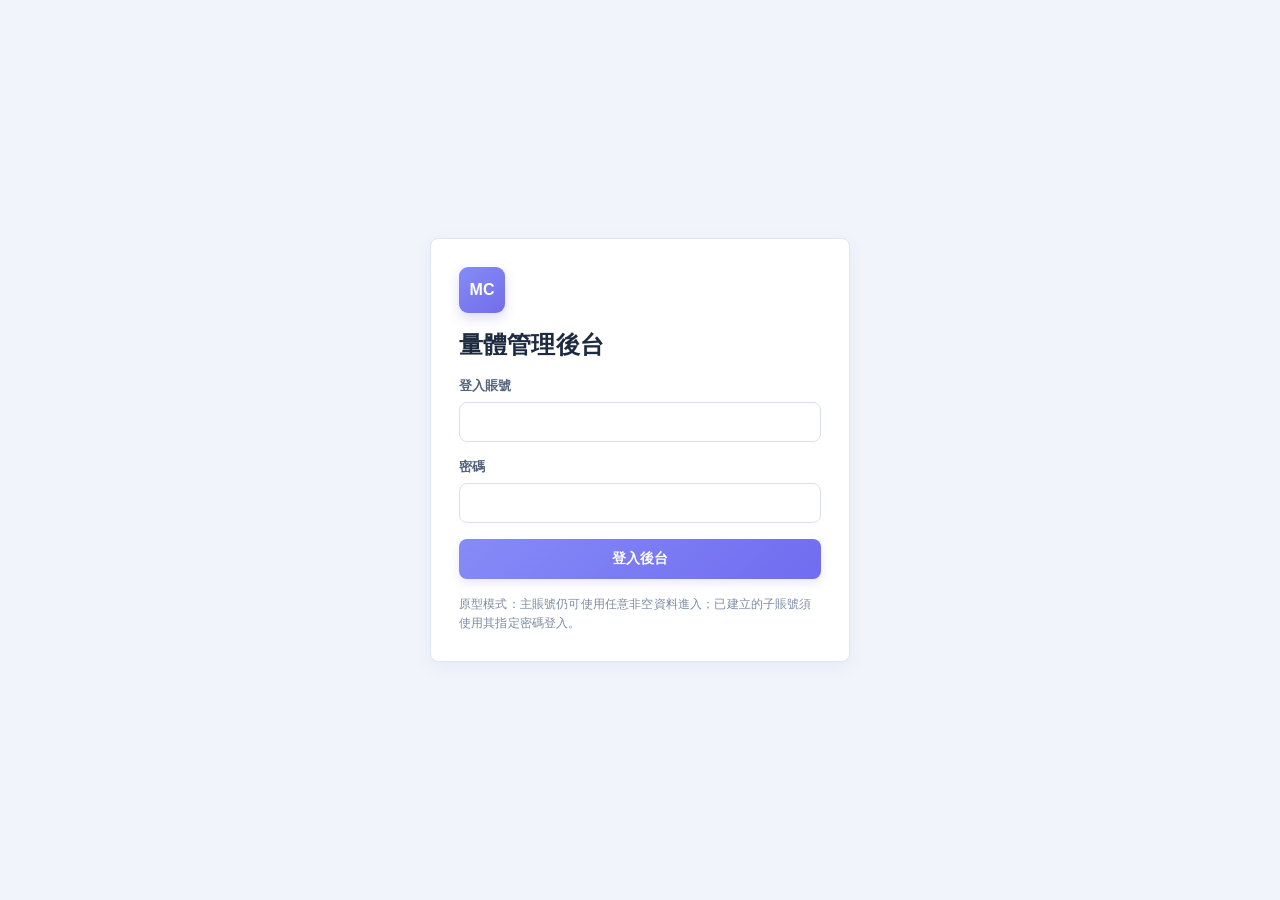
==== commit df4018dd: "style: align admin prototype with reference theme" ====
--- a/measure_admin/index.html
+++ b/measure_admin/index.html
@@ -4,7 +4,7 @@
     <meta charset="UTF-8" />
     <meta name="viewport" content="width=device-width, initial-scale=1" />
     <title>MC 量體管理後台</title>
-    <link rel="stylesheet" href="./styles.css?v=20261028-role-permissions" />
+    <link rel="stylesheet" href="./styles.css?v=20261029-reference-theme" />
   </head>
   <body>
     <section class="login-view" id="login-view">
--- a/measure_admin/styles.css
+++ b/measure_admin/styles.css
@@ -1,12 +1,12 @@
 :root {
   color-scheme: light;
-  --ink: #1f2937;
-  --muted: #71809a;
-  --line: #e3e8f4;
-  --page: #f3f5ff;
+  --ink: #17212f;
+  --muted: #64748b;
+  --line: #d8e0ea;
+  --page: #f1f5f9;
   --panel: #fff;
-  --blue: #6878f4;
-  --blue-dark: #5263df;
+  --blue: #075ca8;
+  --blue-dark: #083f71;
   --green: #0f7b58;
   --red: #b42318;
 }
@@ -877,196 +877,251 @@
 #status-import-dialog .after-sale-batch-bar label { display: grid; flex: 1; gap: 6px; min-width: 280px; }
 #status-import-file { width: 100%; }
 
-/* Reference admin theme: calm lavender workspace, compact navigation and
-   rounded white surfaces matching the supplied back-office visual. */
+/* Reference visual language: cool gray-blue workspace, white cards and indigo actions. */
+:root {
+  --ink: #1e2a40;
+  --muted: #7c8ba3;
+  --line: #dfe5f1;
+  --page: #f1f4fb;
+  --panel: #fff;
+  --blue: #7779ee;
+  --blue-dark: #5967d7;
+  --green: #21805f;
+  --red: #b43c4a;
+  --blue-soft: #eef0ff;
+  --blue-border: #d5dcf7;
+  --shadow: 0 5px 18px rgba(70, 85, 135, 0.06);
+}
+
 body {
   background: var(--page);
   color: var(--ink);
-  font-family: -apple-system, BlinkMacSystemFont, "Inter", "PingFang TC", "Microsoft JhengHei", sans-serif;
+  font-family: -apple-system, BlinkMacSystemFont, "PingFang SC", "PingFang TC", "Microsoft YaHei", "Noto Sans CJK SC", "Segoe UI", sans-serif;
+  letter-spacing: 0.01em;
+}
+
+.login-card,
+.metric-grid article,
+.panel,
+.topbar {
+  border-color: var(--line);
+  box-shadow: var(--shadow);
+}
+
+.brand-mark {
+  border-radius: 9px;
+  background: linear-gradient(145deg, #858bf8, #736de9);
+  box-shadow: 0 5px 12px rgba(106, 105, 228, 0.24);
 }
 
 .admin-shell {
-  grid-template-columns: 248px minmax(0, 1fr);
+  grid-template-columns: 244px minmax(0, 1fr);
 }
 
 .sidebar {
-  gap: 18px;
-  padding: 24px 16px 18px;
+  gap: 22px;
+  padding: 24px 12px 20px;
+  border-right: 1px solid #e2e7f1;
   background: #fff;
-  border-right: 1px solid #e9ecf7;
 }
 
 .brand {
+  padding: 0 8px;
   gap: 11px;
-  padding: 0 0 8px;
-}
-
-.brand-mark {
-  width: 44px;
-  height: 44px;
-  border-radius: 10px;
-  background: linear-gradient(145deg, #8290ff, #6d76eb);
-  box-shadow: 0 7px 16px rgba(104, 120, 244, .22);
-  letter-spacing: .02em;
-}
-
-.brand strong { font-size: 15px; letter-spacing: .02em; }
-.brand span { color: #7d8aa3; font-size: 12px; }
+}
+
+.brand strong { font-size: 16px; letter-spacing: 0.02em; }
+.brand span { color: #8a98af; font-size: 13px; }
 
 .nav {
-  gap: 5px;
-}
-
-.nav-section {
-  margin: 10px 10px 4px;
-  color: #9aa7bf;
-  font-size: 11px;
-  letter-spacing: .08em;
+  gap: 6px;
 }
 
 .nav button {
   position: relative;
-  min-height: 42px;
-  padding: 0 12px 0 42px;
+  min-height: 43px;
   border: 1px solid transparent;
-  border-radius: 9px;
-  color: #6f7d96;
+  border-radius: 8px;
+  padding: 0 13px 0 42px;
+  color: #71819b;
   font-size: 14px;
   font-weight: 800;
+  box-shadow: none;
 }
 
 .nav button::before {
   position: absolute;
   left: 14px;
-  top: 50%;
   width: 18px;
-  transform: translateY(-50%);
-  color: #8b99b2;
+  color: #8a9ab2;
   font-size: 16px;
-  font-weight: 700;
+  font-weight: 400;
   text-align: center;
 }
 
 .nav button[data-view="dashboard"]::before { content: "◉"; }
+.nav button[data-view="tailors"]::before { content: "♙"; }
 .nav button[data-view="orders"]::before { content: "▤"; }
-.nav button[data-view="after-sales"]::before { content: "⌁"; }
+.nav button[data-view="employees"]::before { content: "♙"; }
+.nav button[data-view="after-sales"]::before { content: "◇"; }
+.nav button[data-view="alterations"]::before { content: "✂"; }
+.nav button[data-view="appointments"]::before { content: "▦"; }
+.nav button[data-view="records-male"]::before,
+.nav button[data-view="records-female"]::before { content: "♙"; }
+.nav button[data-view="patterns"]::before { content: "▦"; }
 .nav button[data-view="products"]::before { content: "▦"; }
-.nav button[data-view="patterns"]::before { content: "▥"; }
-.nav button[data-view="appointments"]::before { content: "□"; }
-.nav button[data-view="employees"]::before { content: "♙"; }
-.nav button[data-view="records-male"]::before,
-.nav button[data-view="records-female"]::before { content: "▦"; }
-.nav button[data-view="tailors"]::before { content: "♧"; }
-.nav button[data-view="alterations"]::before { content: "✂"; }
+.nav button[data-view="subaccounts"]::before { content: "♙"; }
+.nav button[data-view="roles"]::before { content: "▣"; }
+.nav button[data-view="departments"]::before { content: "⌑"; }
 
 .nav button.is-active {
-  border-color: #cfd5fb;
-  background: #eef0ff;
+  border-color: var(--blue-border);
+  background: var(--blue-soft);
   color: var(--blue-dark);
-  box-shadow: 0 4px 12px rgba(91, 106, 218, .08);
-}
-
-.nav button.is-active::before { color: var(--blue); }
+  box-shadow: 0 3px 8px rgba(111, 119, 220, 0.1);
+}
+
+.nav button:hover:not(:disabled):not(.is-active) {
+  background: #f8f9ff;
+  box-shadow: none;
+  transform: none;
+}
+
+.nav button.is-active::before { color: var(--blue-dark); }
+.nav-section { margin: 12px 12px 2px; color: #a0aec2; font-size: 11px; letter-spacing: 0.1em; }
 .nav .nav-child { padding-left: 42px; }
 
-.ghost {
-  min-height: 42px;
-  border-color: #d5dcfb;
-  border-radius: 9px;
-  background: #eef0ff;
-  color: var(--blue-dark);
-}
-
 .content {
-  padding: 24px 24px 48px;
+  padding: 26px 26px 34px;
 }
 
 .topbar {
-  min-height: 84px;
-  margin-bottom: 16px;
+  min-height: 86px;
+  margin-bottom: 18px;
+  border: 1px solid var(--line);
+  border-radius: 10px;
   padding: 16px 20px;
-  border: 1px solid #e5e9f5;
-  border-radius: 9px;
   background: #fff;
-  box-shadow: 0 5px 18px rgba(91, 106, 167, .06);
 }
 
 .topbar p {
-  color: var(--blue);
+  color: #7284ec;
   font-size: 13px;
-  letter-spacing: .02em;
+  letter-spacing: 0.02em;
 }
 
 .topbar h2 {
-  margin-top: 3px;
-  color: #1f2937;
-  font-size: 28px;
-  letter-spacing: .01em;
-}
-
-.current-user strong { font-size: 14px; }
-.current-user span { color: #7b879e; }
-
-.panel,
-.metric-grid article {
-  border: 1px solid #e4e8f3;
-  border-radius: 9px;
-  box-shadow: 0 5px 18px rgba(91, 106, 167, .045);
-}
-
-.panel { padding: 18px; }
-.panel h3 { font-size: 17px; }
-.panel p { color: #7b879e; }
+  margin-top: 2px;
+  color: #1e2a40;
+  font-size: 29px;
+  letter-spacing: 0.01em;
+}
+
+.current-user strong { color: #28354c; font-size: 14px; }
+.current-user span { color: #7e8da5; }
+
+.view.is-active { gap: 16px; }
+.metric-grid { gap: 14px; }
+.metric-grid article { padding: 18px 19px; border-radius: 10px; }
+.metric-grid span { color: #7e8da5; }
+.metric-grid strong { color: #273650; }
+
+.panel {
+  border-radius: 10px;
+  padding: 18px;
+  background: #fff;
+}
+
+.panel p { color: #7b8ba3; }
+.list-toolbar { min-height: 74px; }
+.list-toolbar h3 { color: #25334b; font-size: 20px; }
+.list-toolbar p { font-size: 13px; }
+
+label { color: #54647e; font-size: 13px; }
+input,
+select,
+textarea {
+  border-color: #d8e0ee;
+  border-radius: 8px;
+  color: #35445d;
+  background: #fff;
+}
+
+input::placeholder,
+textarea::placeholder { color: #a8b1c0; }
+input:focus,
+select:focus,
+textarea:focus {
+  border-color: #8b91ef;
+  box-shadow: 0 0 0 3px rgba(119, 121, 238, 0.13);
+}
 
 button {
   min-height: 40px;
   border-radius: 8px;
-  background: var(--blue);
-  box-shadow: 0 5px 12px rgba(104, 120, 244, .18);
-}
-
-button:hover { background: #5969e4; }
+  background: linear-gradient(135deg, #858bf7 0%, #716cf0 100%);
+  box-shadow: 0 4px 10px rgba(111, 105, 230, 0.16);
+  font-size: 14px;
+  letter-spacing: 0.01em;
+  transition: transform 120ms ease, box-shadow 120ms ease, filter 120ms ease;
+}
+
+button:hover:not(:disabled) {
+  filter: brightness(1.03);
+  box-shadow: 0 6px 14px rgba(111, 105, 230, 0.2);
+  transform: translateY(-1px);
+}
+
+button:active:not(:disabled) { transform: translateY(0); }
+
 .secondary,
 .ghost {
-  border-color: #d3daf7;
+  border-color: var(--blue-border);
   background: #f0f2ff;
   color: var(--blue-dark);
   box-shadow: none;
 }
 
-input,
-select {
-  border-color: #dfe4f0;
-  border-radius: 8px;
-  color: #2e3a4f;
-}
-
-input:focus,
-select:focus {
-  border-color: var(--blue);
-  box-shadow: 0 0 0 3px rgba(104, 120, 244, .14);
-}
-
+.secondary:hover:not(:disabled),
+.ghost:hover:not(:disabled) { background: #e8ebff; box-shadow: none; }
+.danger { border-color: #f0c6cb; background: #fff4f4; color: var(--red); box-shadow: none; }
+
+.table-wrap { border-radius: 8px; }
+table { min-width: 840px; }
 th,
-td { border-bottom-color: #edf0f7; }
-th { color: #8190a9; }
-
-.status-badge,
-.after-sale-status,
-.alteration-status,
-.status-pill { border-radius: 6px; }
-
-.toast { background: #29345d; }
-
-@media (max-width: 1080px) {
-  .admin-shell { grid-template-columns: 220px minmax(0, 1fr); }
-}
+td { border-bottom-color: #edf0f6; padding: 14px 10px; }
+th { color: #7b8ba3; font-size: 12px; letter-spacing: 0.03em; }
+td { color: #34445d; font-size: 14px; }
+tbody tr:hover { background: #fafbff; }
+
+.pagination { color: #8794a9; }
+.pagination button { min-height: 36px; }
+
+.alteration-summary > div,
+.appointment-summary > div,
+.analysis-metrics article { border: 1px solid #e9edf5; background: #fafbfe; }
+.alteration-summary strong,
+.appointment-summary strong { color: #2d3b55; }
+.alteration-status.status-registered { background: #eef0ff; color: #5b68d2; }
+
+dialog {
+  border: 1px solid var(--line);
+  border-radius: 12px;
+  box-shadow: 0 28px 90px rgba(48, 60, 105, 0.22);
+}
+
+dialog::backdrop { background: rgba(26, 39, 73, 0.35); }
+.dialog-head h3 { color: #273650; }
+.dialog-head p,
+.dialog-tip { color: #8190a8; }
 
 @media (max-width: 760px) {
   .admin-shell { grid-template-columns: 1fr; }
-  .sidebar { position: static; padding: 14px; }
+  .sidebar { padding: 14px 12px; }
   .nav { grid-template-columns: repeat(2, minmax(0, 1fr)); }
   .nav-section { grid-column: 1 / -1; }
-  .content { padding: 14px; }
-  .topbar { align-items: flex-start; }
-}
+  .content { padding: 16px 12px 24px; }
+  .topbar { align-items: flex-start; padding: 14px 16px; }
+  .topbar h2 { font-size: 24px; }
+  .current-user { display: none; }
+}
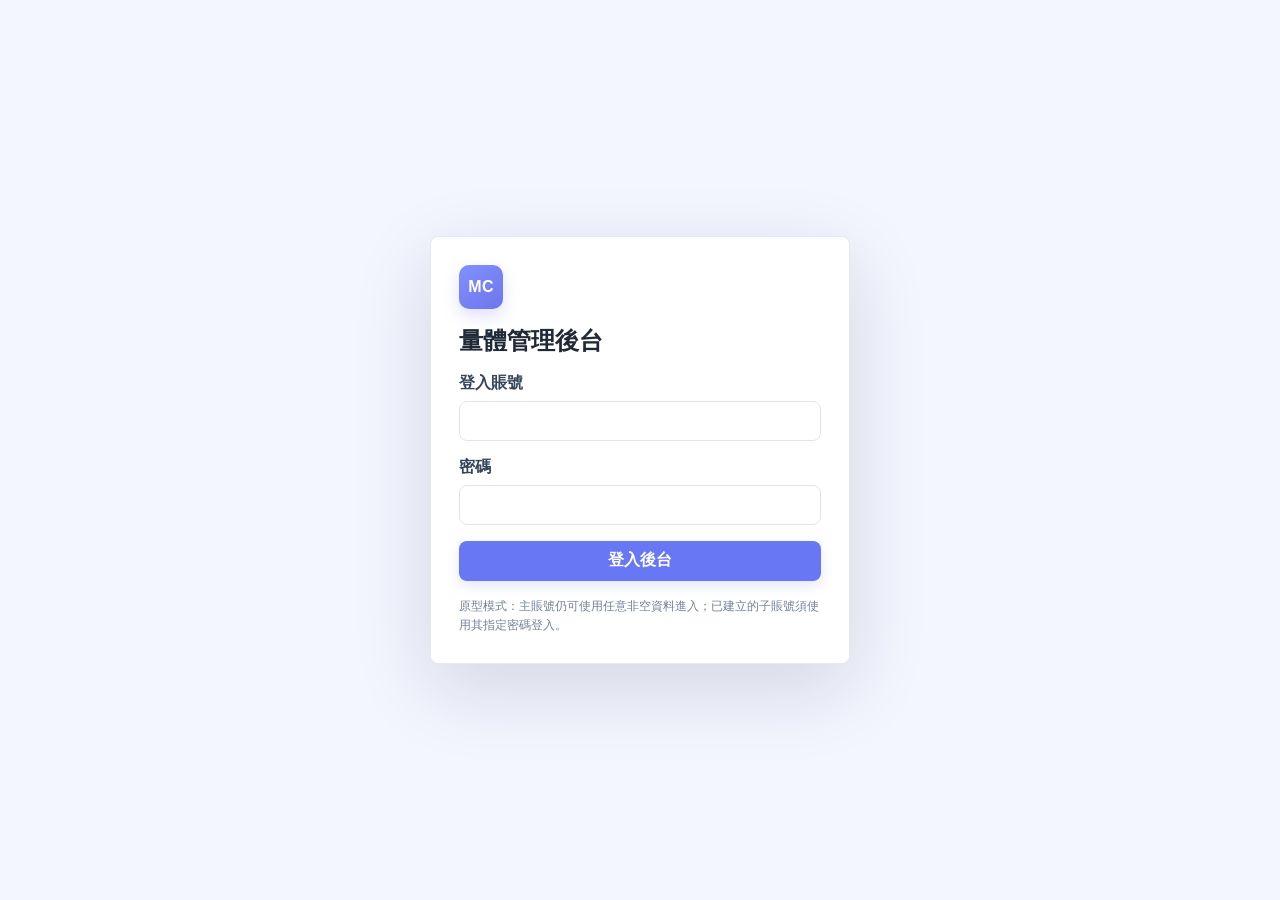
==== commit ef3b736d: "merge: sync latest main before Pages release" ====
--- a/measure_admin/index.html
+++ b/measure_admin/index.html
@@ -4,7 +4,7 @@
     <meta charset="UTF-8" />
     <meta name="viewport" content="width=device-width, initial-scale=1" />
     <title>MC 量體管理後台</title>
-    <link rel="stylesheet" href="./styles.css?v=20261029-reference-theme" />
+    <link rel="stylesheet" href="./styles.css?v=20261030-pages" />
   </head>
   <body>
     <section class="login-view" id="login-view">
@@ -30,23 +30,24 @@
         <div class="brand">
           <div class="brand-mark">MC</div>
           <div>
-            <strong>量體管理後台</strong>
-            <span>PC Admin</span>
+            <strong>澳服服裝訂製系統</strong>
+            <span>PC Admin 後台</span>
           </div>
         </div>
         <nav class="nav">
+          <span class="nav-section">導航</span>
           <button class="is-active" type="button" data-view="dashboard" data-permission="dashboard_view">總覽</button>
+          <button type="button" data-view="orders" data-permission="order_view">訂單列表</button>
+          <button type="button" data-view="after-sales" data-permission="after_sales">售後管理</button>
+          <button type="button" data-view="products" data-owner-only>產品配置</button>
+          <button type="button" data-view="patterns" data-owner-only>服裝版型</button>
+          <button type="button" data-view="appointments" data-permission="appointment_view">預約管理</button>
+          <button type="button" data-view="employees" data-permission="employee_view">顧客列表</button>
+          <button type="button" data-view="records-male" data-permission="record_view_male">量體記錄</button>
           <button type="button" data-view="tailors" data-permission="tailor_view">裁縫師管理</button>
-          <button type="button" data-view="orders" data-permission="order_view">訂單管理</button>
-          <button type="button" data-view="employees" data-permission="employee_view">員工管理</button>
-          <button type="button" data-view="after-sales" data-permission="after_sales">售後管理</button>
           <button type="button" data-view="alterations" data-permission="alteration_view">改衣管理</button>
-          <button type="button" data-view="appointments" data-permission="appointment_view">預約管理</button>
-          <button type="button" data-view="records-male" data-permission="record_view_male">男士量體記錄</button>
           <button type="button" data-view="records-female" data-permission="record_view_female">女士量體記錄</button>
           <span class="nav-section" data-owner-only>系統配置</span>
-          <button class="nav-child" type="button" data-view="patterns" data-owner-only>衣服版型管理</button>
-          <button class="nav-child" type="button" data-view="products" data-owner-only>產品配置</button>
           <button class="nav-child" type="button" data-view="subaccounts" data-owner-only>子賬號管理</button>
           <button class="nav-child" type="button" data-view="roles" data-owner-only>角色權限管理</button>
           <button class="nav-child" type="button" data-view="departments" data-owner-only>部門管理</button>
@@ -57,7 +58,7 @@
       <section class="content">
         <header class="topbar">
           <div>
-            <p>MC SPORTSWEAR &amp; UNIFORM</p>
+            <p>分批驗收 · 送廠 · 派送</p>
             <h2 id="view-title">總覽</h2>
           </div>
           <div class="current-user" id="current-user" hidden><strong id="current-user-name"></strong><span id="current-user-role"></span></div>
@@ -549,7 +550,7 @@
     </dialog>
     <dialog id="catalog-dialog" class="catalog-dialog"></dialog>
     <script src="../shared/workflow.js?v=20261028-role-permissions"></script>
-    <script src="./app.js?v=20261028-role-permissions"></script>
+    <script src="./app.js?v=20261030-pages"></script>
     <script src="./status-import.js?v=20261008-status-import"></script>
     <script src="./catalog.js?v=20260919-field-warning"></script>
   </body>
--- a/measure_admin/styles.css
+++ b/measure_admin/styles.css
@@ -1,12 +1,12 @@
 :root {
   color-scheme: light;
-  --ink: #17212f;
-  --muted: #64748b;
-  --line: #d8e0ea;
-  --page: #f1f5f9;
+  --ink: #1f2937;
+  --muted: #71809a;
+  --line: #e3e8f4;
+  --page: #f3f5ff;
   --panel: #fff;
-  --blue: #075ca8;
-  --blue-dark: #083f71;
+  --blue: #6878f4;
+  --blue-dark: #5263df;
   --green: #0f7b58;
   --red: #b42318;
 }
@@ -877,251 +877,196 @@
 #status-import-dialog .after-sale-batch-bar label { display: grid; flex: 1; gap: 6px; min-width: 280px; }
 #status-import-file { width: 100%; }
 
-/* Reference visual language: cool gray-blue workspace, white cards and indigo actions. */
-:root {
-  --ink: #1e2a40;
-  --muted: #7c8ba3;
-  --line: #dfe5f1;
-  --page: #f1f4fb;
-  --panel: #fff;
-  --blue: #7779ee;
-  --blue-dark: #5967d7;
-  --green: #21805f;
-  --red: #b43c4a;
-  --blue-soft: #eef0ff;
-  --blue-border: #d5dcf7;
-  --shadow: 0 5px 18px rgba(70, 85, 135, 0.06);
-}
-
+/* Reference admin theme: calm lavender workspace, compact navigation and
+   rounded white surfaces matching the supplied back-office visual. */
 body {
   background: var(--page);
   color: var(--ink);
-  font-family: -apple-system, BlinkMacSystemFont, "PingFang SC", "PingFang TC", "Microsoft YaHei", "Noto Sans CJK SC", "Segoe UI", sans-serif;
-  letter-spacing: 0.01em;
-}
-
-.login-card,
-.metric-grid article,
-.panel,
-.topbar {
-  border-color: var(--line);
-  box-shadow: var(--shadow);
+  font-family: -apple-system, BlinkMacSystemFont, "Inter", "PingFang TC", "Microsoft JhengHei", sans-serif;
+}
+
+.admin-shell {
+  grid-template-columns: 248px minmax(0, 1fr);
+}
+
+.sidebar {
+  gap: 18px;
+  padding: 24px 16px 18px;
+  background: #fff;
+  border-right: 1px solid #e9ecf7;
+}
+
+.brand {
+  gap: 11px;
+  padding: 0 0 8px;
 }
 
 .brand-mark {
-  border-radius: 9px;
-  background: linear-gradient(145deg, #858bf8, #736de9);
-  box-shadow: 0 5px 12px rgba(106, 105, 228, 0.24);
-}
-
-.admin-shell {
-  grid-template-columns: 244px minmax(0, 1fr);
-}
-
-.sidebar {
-  gap: 22px;
-  padding: 24px 12px 20px;
-  border-right: 1px solid #e2e7f1;
-  background: #fff;
-}
-
-.brand {
-  padding: 0 8px;
-  gap: 11px;
-}
-
-.brand strong { font-size: 16px; letter-spacing: 0.02em; }
-.brand span { color: #8a98af; font-size: 13px; }
+  width: 44px;
+  height: 44px;
+  border-radius: 10px;
+  background: linear-gradient(145deg, #8290ff, #6d76eb);
+  box-shadow: 0 7px 16px rgba(104, 120, 244, .22);
+  letter-spacing: .02em;
+}
+
+.brand strong { font-size: 15px; letter-spacing: .02em; }
+.brand span { color: #7d8aa3; font-size: 12px; }
 
 .nav {
-  gap: 6px;
+  gap: 5px;
+}
+
+.nav-section {
+  margin: 10px 10px 4px;
+  color: #9aa7bf;
+  font-size: 11px;
+  letter-spacing: .08em;
 }
 
 .nav button {
   position: relative;
-  min-height: 43px;
+  min-height: 42px;
+  padding: 0 12px 0 42px;
   border: 1px solid transparent;
-  border-radius: 8px;
-  padding: 0 13px 0 42px;
-  color: #71819b;
+  border-radius: 9px;
+  color: #6f7d96;
   font-size: 14px;
   font-weight: 800;
-  box-shadow: none;
 }
 
 .nav button::before {
   position: absolute;
   left: 14px;
+  top: 50%;
   width: 18px;
-  color: #8a9ab2;
+  transform: translateY(-50%);
+  color: #8b99b2;
   font-size: 16px;
-  font-weight: 400;
+  font-weight: 700;
   text-align: center;
 }
 
 .nav button[data-view="dashboard"]::before { content: "◉"; }
-.nav button[data-view="tailors"]::before { content: "♙"; }
 .nav button[data-view="orders"]::before { content: "▤"; }
+.nav button[data-view="after-sales"]::before { content: "⌁"; }
+.nav button[data-view="products"]::before { content: "▦"; }
+.nav button[data-view="patterns"]::before { content: "▥"; }
+.nav button[data-view="appointments"]::before { content: "□"; }
 .nav button[data-view="employees"]::before { content: "♙"; }
-.nav button[data-view="after-sales"]::before { content: "◇"; }
+.nav button[data-view="records-male"]::before,
+.nav button[data-view="records-female"]::before { content: "▦"; }
+.nav button[data-view="tailors"]::before { content: "♧"; }
 .nav button[data-view="alterations"]::before { content: "✂"; }
-.nav button[data-view="appointments"]::before { content: "▦"; }
-.nav button[data-view="records-male"]::before,
-.nav button[data-view="records-female"]::before { content: "♙"; }
-.nav button[data-view="patterns"]::before { content: "▦"; }
-.nav button[data-view="products"]::before { content: "▦"; }
-.nav button[data-view="subaccounts"]::before { content: "♙"; }
-.nav button[data-view="roles"]::before { content: "▣"; }
-.nav button[data-view="departments"]::before { content: "⌑"; }
 
 .nav button.is-active {
-  border-color: var(--blue-border);
-  background: var(--blue-soft);
+  border-color: #cfd5fb;
+  background: #eef0ff;
   color: var(--blue-dark);
-  box-shadow: 0 3px 8px rgba(111, 119, 220, 0.1);
-}
-
-.nav button:hover:not(:disabled):not(.is-active) {
-  background: #f8f9ff;
-  box-shadow: none;
-  transform: none;
-}
-
-.nav button.is-active::before { color: var(--blue-dark); }
-.nav-section { margin: 12px 12px 2px; color: #a0aec2; font-size: 11px; letter-spacing: 0.1em; }
+  box-shadow: 0 4px 12px rgba(91, 106, 218, .08);
+}
+
+.nav button.is-active::before { color: var(--blue); }
 .nav .nav-child { padding-left: 42px; }
 
+.ghost {
+  min-height: 42px;
+  border-color: #d5dcfb;
+  border-radius: 9px;
+  background: #eef0ff;
+  color: var(--blue-dark);
+}
+
 .content {
-  padding: 26px 26px 34px;
+  padding: 24px 24px 48px;
 }
 
 .topbar {
-  min-height: 86px;
-  margin-bottom: 18px;
-  border: 1px solid var(--line);
-  border-radius: 10px;
+  min-height: 84px;
+  margin-bottom: 16px;
   padding: 16px 20px;
+  border: 1px solid #e5e9f5;
+  border-radius: 9px;
   background: #fff;
+  box-shadow: 0 5px 18px rgba(91, 106, 167, .06);
 }
 
 .topbar p {
-  color: #7284ec;
+  color: var(--blue);
   font-size: 13px;
-  letter-spacing: 0.02em;
+  letter-spacing: .02em;
 }
 
 .topbar h2 {
-  margin-top: 2px;
-  color: #1e2a40;
-  font-size: 29px;
-  letter-spacing: 0.01em;
-}
-
-.current-user strong { color: #28354c; font-size: 14px; }
-.current-user span { color: #7e8da5; }
-
-.view.is-active { gap: 16px; }
-.metric-grid { gap: 14px; }
-.metric-grid article { padding: 18px 19px; border-radius: 10px; }
-.metric-grid span { color: #7e8da5; }
-.metric-grid strong { color: #273650; }
-
-.panel {
-  border-radius: 10px;
-  padding: 18px;
-  background: #fff;
-}
-
-.panel p { color: #7b8ba3; }
-.list-toolbar { min-height: 74px; }
-.list-toolbar h3 { color: #25334b; font-size: 20px; }
-.list-toolbar p { font-size: 13px; }
-
-label { color: #54647e; font-size: 13px; }
-input,
-select,
-textarea {
-  border-color: #d8e0ee;
-  border-radius: 8px;
-  color: #35445d;
-  background: #fff;
-}
-
-input::placeholder,
-textarea::placeholder { color: #a8b1c0; }
-input:focus,
-select:focus,
-textarea:focus {
-  border-color: #8b91ef;
-  box-shadow: 0 0 0 3px rgba(119, 121, 238, 0.13);
-}
+  margin-top: 3px;
+  color: #1f2937;
+  font-size: 28px;
+  letter-spacing: .01em;
+}
+
+.current-user strong { font-size: 14px; }
+.current-user span { color: #7b879e; }
+
+.panel,
+.metric-grid article {
+  border: 1px solid #e4e8f3;
+  border-radius: 9px;
+  box-shadow: 0 5px 18px rgba(91, 106, 167, .045);
+}
+
+.panel { padding: 18px; }
+.panel h3 { font-size: 17px; }
+.panel p { color: #7b879e; }
 
 button {
   min-height: 40px;
   border-radius: 8px;
-  background: linear-gradient(135deg, #858bf7 0%, #716cf0 100%);
-  box-shadow: 0 4px 10px rgba(111, 105, 230, 0.16);
-  font-size: 14px;
-  letter-spacing: 0.01em;
-  transition: transform 120ms ease, box-shadow 120ms ease, filter 120ms ease;
-}
-
-button:hover:not(:disabled) {
-  filter: brightness(1.03);
-  box-shadow: 0 6px 14px rgba(111, 105, 230, 0.2);
-  transform: translateY(-1px);
-}
-
-button:active:not(:disabled) { transform: translateY(0); }
-
+  background: var(--blue);
+  box-shadow: 0 5px 12px rgba(104, 120, 244, .18);
+}
+
+button:hover { background: #5969e4; }
 .secondary,
 .ghost {
-  border-color: var(--blue-border);
+  border-color: #d3daf7;
   background: #f0f2ff;
   color: var(--blue-dark);
   box-shadow: none;
 }
 
-.secondary:hover:not(:disabled),
-.ghost:hover:not(:disabled) { background: #e8ebff; box-shadow: none; }
-.danger { border-color: #f0c6cb; background: #fff4f4; color: var(--red); box-shadow: none; }
-
-.table-wrap { border-radius: 8px; }
-table { min-width: 840px; }
+input,
+select {
+  border-color: #dfe4f0;
+  border-radius: 8px;
+  color: #2e3a4f;
+}
+
+input:focus,
+select:focus {
+  border-color: var(--blue);
+  box-shadow: 0 0 0 3px rgba(104, 120, 244, .14);
+}
+
 th,
-td { border-bottom-color: #edf0f6; padding: 14px 10px; }
-th { color: #7b8ba3; font-size: 12px; letter-spacing: 0.03em; }
-td { color: #34445d; font-size: 14px; }
-tbody tr:hover { background: #fafbff; }
-
-.pagination { color: #8794a9; }
-.pagination button { min-height: 36px; }
-
-.alteration-summary > div,
-.appointment-summary > div,
-.analysis-metrics article { border: 1px solid #e9edf5; background: #fafbfe; }
-.alteration-summary strong,
-.appointment-summary strong { color: #2d3b55; }
-.alteration-status.status-registered { background: #eef0ff; color: #5b68d2; }
-
-dialog {
-  border: 1px solid var(--line);
-  border-radius: 12px;
-  box-shadow: 0 28px 90px rgba(48, 60, 105, 0.22);
-}
-
-dialog::backdrop { background: rgba(26, 39, 73, 0.35); }
-.dialog-head h3 { color: #273650; }
-.dialog-head p,
-.dialog-tip { color: #8190a8; }
+td { border-bottom-color: #edf0f7; }
+th { color: #8190a9; }
+
+.status-badge,
+.after-sale-status,
+.alteration-status,
+.status-pill { border-radius: 6px; }
+
+.toast { background: #29345d; }
+
+@media (max-width: 1080px) {
+  .admin-shell { grid-template-columns: 220px minmax(0, 1fr); }
+}
 
 @media (max-width: 760px) {
   .admin-shell { grid-template-columns: 1fr; }
-  .sidebar { padding: 14px 12px; }
+  .sidebar { position: static; padding: 14px; }
   .nav { grid-template-columns: repeat(2, minmax(0, 1fr)); }
   .nav-section { grid-column: 1 / -1; }
-  .content { padding: 16px 12px 24px; }
-  .topbar { align-items: flex-start; padding: 14px 16px; }
-  .topbar h2 { font-size: 24px; }
-  .current-user { display: none; }
-}
+  .content { padding: 14px; }
+  .topbar { align-items: flex-start; }
+}
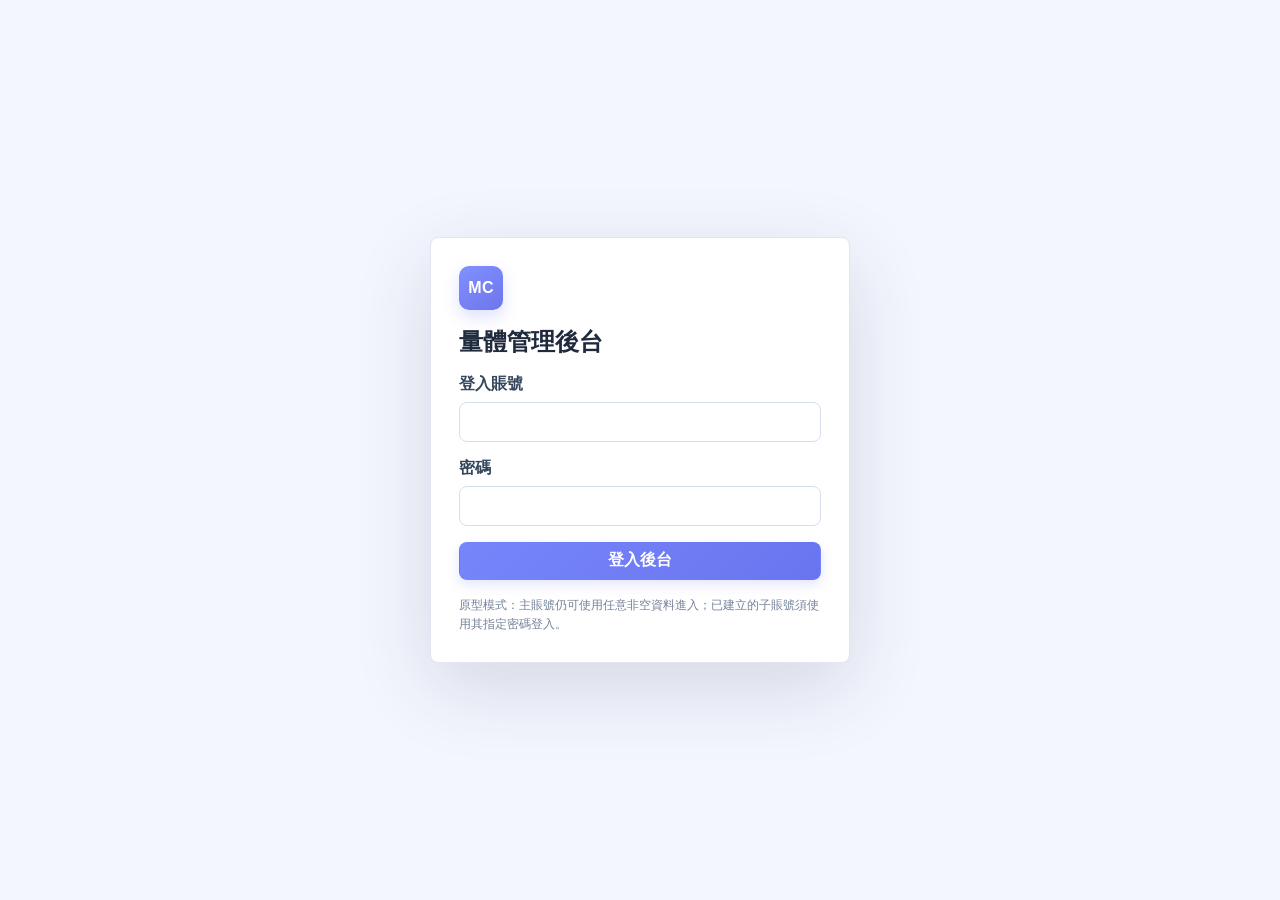
==== commit 4bb7bc16: "feat: add alteration QC handoff flow" ====
--- a/measure_admin/index.html
+++ b/measure_admin/index.html
@@ -4,7 +4,7 @@
     <meta charset="UTF-8" />
     <meta name="viewport" content="width=device-width, initial-scale=1" />
     <title>MC 量體管理後台</title>
-    <link rel="stylesheet" href="./styles.css?v=20261030-pages" />
+    <link rel="stylesheet" href="./styles.css?v=20261031-qc-flow" />
   </head>
   <body>
     <section class="login-view" id="login-view">
@@ -157,14 +157,14 @@
 
         <section class="view" id="view-alterations">
           <div class="panel list-toolbar">
-            <div><h3>改衣管理</h3><p>一件一码管理改衣任务，记录师傅分配、逐次交接、数量差异、收费、异常和员工中止。</p></div>
-            <div class="row-actions"><span id="alteration-selected-count" class="table-subtext">已选 0 个任务</span><button type="button" id="open-alteration-assign" data-permission="alteration_process">分配师傅</button><button type="button" id="open-alteration-return" data-permission="alteration_process">师傅交回门市</button><button type="button" id="print-alteration-barcodes" data-permission="alteration_process" disabled>批量打印条码</button><button type="button" id="open-alteration-task" data-permission="alteration_view">新建改衣任务</button><button class="secondary" type="button" id="export-alterations" data-permission="alteration_export">导出任务</button></div>
+            <div><h3>改衣管理</h3><p>一件一码管理改衣任务，记录师傅、QC 逐次交接、数量差异、收费、异常和员工中止。</p></div>
+            <div class="row-actions"><span id="alteration-selected-count" class="table-subtext">已选 0 个任务</span><button type="button" id="open-alteration-assign" data-permission="alteration_process">分配师傅</button><button type="button" id="open-alteration-return" data-permission="alteration_process">师傅交回门市</button><button type="button" id="open-alteration-qc-assign" data-permission="alteration_process">分配QC</button><button type="button" id="open-alteration-qc-return" data-permission="alteration_process">QC 交回</button><button type="button" id="print-alteration-barcodes" data-permission="alteration_process" disabled>批量打印条码</button><button type="button" id="open-alteration-task" data-permission="alteration_view">新建改衣任务</button><button class="secondary" type="button" id="export-alterations" data-permission="alteration_export">导出任务</button></div>
           </div>
           <div class="panel alteration-summary" id="alteration-summary"></div>
           <div class="panel alteration-filters">
             <label><span>任务 / 员工 / 師傅</span><input id="alteration-filter-keyword" type="search" placeholder="编号、员工、订单或师傅" /></label>
             <label><span>任务类型</span><select id="alteration-filter-type"><option value="">全部类型</option><option>普通改衣</option><option>师傅改错返工</option><option>收费改衣</option></select></label>
-            <label><span>状态</span><select id="alteration-filter-status"><option value="">全部状态</option><option>门市已收衣</option><option>待分配</option><option>改衣中</option><option>师傅已交回</option><option>门市验收</option><option>待派送</option><option>支行代签</option><option>已完成</option><option>员工中止</option><option>待处理异常</option></select></label>
+            <label><span>状态</span><select id="alteration-filter-status"><option value="">全部状态</option><option>门市已收衣</option><option>待分配</option><option>改衣中</option><option>门市质检</option><option>待派送</option><option>支行代签</option><option>已完成</option><option>员工中止</option><option>待处理异常</option></select></label>
             <label class="alteration-check-filter"><input id="alteration-filter-anomaly" type="checkbox" /> <span>只看待处理异常</span></label>
             <button class="secondary" type="button" id="clear-alteration-filters">清除筛选</button>
           </div>
@@ -473,12 +473,35 @@
     </dialog>
     <dialog class="alteration-assign-dialog" id="alteration-return-dialog">
       <form id="alteration-return-form">
-        <div class="dialog-head"><div><h3>师傅交回门市</h3><p>用扫码枪扫描师傅交回的任务条码；每扫描一件增加一件，签收后默认验收通过并进入待派送。</p></div><button class="secondary" type="button" data-close-alteration-return>取消</button></div>
+        <div class="dialog-head"><div><h3>师傅交回门市</h3><p>用扫码枪扫描师傅交回的任务条码；每扫描一件增加一件，签收后进入门市质检。</p></div><button class="secondary" type="button" data-close-alteration-return>取消</button></div>
         <label><span>扫码枪输入</span><input id="alteration-return-scan" autocomplete="off" placeholder="扫描条码后自动加入" /></label>
         <p class="dialog-tip">只接受状态为“改衣中”的任务；重复扫描不会重复加入。</p>
         <div class="table-wrap"><table id="alteration-return-scan-table"></table></div>
         <p class="form-error" id="alteration-return-error" hidden></p>
-        <div class="dialog-actions"><button type="submit">确认签收并默认验收</button></div>
+        <div class="dialog-actions"><button type="submit">确认签收并进入门市质检</button></div>
+      </form>
+    </dialog>
+    <dialog class="alteration-assign-dialog" id="alteration-qc-assign-dialog">
+      <form id="alteration-qc-assign-form">
+        <div class="dialog-head"><div><h3>分配QC</h3><p>先选择 QC，再用扫码枪扫描待质检服装条码；每扫描一件增加一件。</p></div><button class="secondary" type="button" data-close-alteration-qc-assign>取消</button></div>
+        <div class="dialog-form-grid alteration-assign-fields">
+          <label><span>QC</span><select id="alteration-qc-assign-inspector" name="qc_id" required></select></label>
+          <label><span>扫码枪输入</span><input id="alteration-qc-barcode-scan" autocomplete="off" placeholder="扫描条码后自动加入" /></label>
+        </div>
+        <p class="dialog-tip">只接受状态为“门市质检”的任务；重复扫描不会重复加入，已分配 QC 的任务不能再次分配。</p>
+        <div class="table-wrap"><table id="alteration-qc-assignment-scan-table"></table></div>
+        <p class="form-error" id="alteration-qc-assign-error" hidden></p>
+        <div class="dialog-actions"><button type="submit">确认分配已扫描任务</button></div>
+      </form>
+    </dialog>
+    <dialog class="alteration-assign-dialog" id="alteration-qc-return-dialog">
+      <form id="alteration-qc-return-form">
+        <div class="dialog-head"><div><h3>QC 交回</h3><p>用扫码枪扫描 QC 完成质检后交回门市的服装条码；确认后任务进入待派送。</p></div><button class="secondary" type="button" data-close-alteration-qc-return>取消</button></div>
+        <label><span>扫码枪输入</span><input id="alteration-qc-return-scan" autocomplete="off" placeholder="扫描条码后自动加入" /></label>
+        <p class="dialog-tip">只接受状态为“门市质检”且已分配 QC 的任务；重复扫描不会重复加入。</p>
+        <div class="table-wrap"><table id="alteration-qc-return-scan-table"></table></div>
+        <p class="form-error" id="alteration-qc-return-error" hidden></p>
+        <div class="dialog-actions"><button type="submit">确认 QC 交回并进入待派送</button></div>
       </form>
     </dialog>
     <dialog class="comparison-dialog" id="comparison-dialog">
@@ -549,8 +572,8 @@
       </form>
     </dialog>
     <dialog id="catalog-dialog" class="catalog-dialog"></dialog>
-    <script src="../shared/workflow.js?v=20261028-role-permissions"></script>
-    <script src="./app.js?v=20261030-pages"></script>
+    <script src="../shared/workflow.js?v=20261031-qc-flow"></script>
+    <script src="./app.js?v=20261031-qc-flow"></script>
     <script src="./status-import.js?v=20261008-status-import"></script>
     <script src="./catalog.js?v=20260919-field-warning"></script>
   </body>
--- a/measure_admin/styles.css
+++ b/measure_admin/styles.css
@@ -1070,3 +1070,136 @@
   .content { padding: 14px; }
   .topbar { align-items: flex-start; }
 }
+
+/* UI polish: keep the reference's airy lavender workspace while making
+   hierarchy, controls and dense data tables easier to scan. */
+:root {
+  --ink: #202a3d;
+  --muted: #74819a;
+  --line: #dfe5f2;
+  --page: #f4f6ff;
+  --panel: #ffffff;
+  --blue: #6e7bf3;
+  --blue-dark: #5264dc;
+}
+
+body {
+  color: var(--ink);
+  font-family: Inter, -apple-system, BlinkMacSystemFont, "PingFang SC", "PingFang TC", "Microsoft JhengHei", "Segoe UI", sans-serif;
+  -webkit-font-smoothing: antialiased;
+  text-rendering: optimizeLegibility;
+}
+
+.admin-shell {
+  background: var(--page);
+}
+
+.sidebar {
+  position: sticky;
+  top: 0;
+  height: 100vh;
+  overflow-y: auto;
+  scrollbar-width: thin;
+}
+
+.brand strong { color: #202a3d; font-weight: 900; }
+.nav button { transition: color .18s ease, background .18s ease, border-color .18s ease, transform .18s ease; }
+.nav button:hover { border-color: #e0e5fb; background: #f7f8ff; color: var(--blue-dark); transform: translateX(1px); }
+.nav button.is-active { border-color: #c9d1fb; background: #edf0ff; color: var(--blue-dark); }
+
+.content { padding: 22px 24px 48px; }
+.topbar { border-color: #dfe4f3; box-shadow: 0 8px 22px rgba(86, 101, 175, .07); }
+.topbar h2 { letter-spacing: -.02em; }
+
+button,
+input,
+select,
+textarea { transition: border-color .18s ease, box-shadow .18s ease, background .18s ease, color .18s ease, transform .18s ease; }
+
+button {
+  min-height: 38px;
+  border: 1px solid transparent;
+  border-radius: 8px;
+  background: linear-gradient(135deg, #7785fb, #6975ee);
+  box-shadow: 0 5px 12px rgba(102, 117, 238, .18);
+  letter-spacing: .01em;
+}
+
+button:hover:not(:disabled) { background: linear-gradient(135deg, #6977ee, #5d6ae0); transform: translateY(-1px); }
+button:active:not(:disabled) { transform: translateY(0); box-shadow: 0 2px 6px rgba(102, 117, 238, .18); }
+button:focus-visible, input:focus-visible, select:focus-visible, textarea:focus-visible { outline: 3px solid rgba(110, 123, 243, .2); outline-offset: 1px; }
+button:disabled { cursor: not-allowed; opacity: .5; box-shadow: none; }
+
+.secondary,
+.ghost {
+  border-color: #ccd5f3;
+  background: #f3f5ff;
+  color: var(--blue-dark);
+}
+
+.secondary:hover:not(:disabled),
+.ghost:hover:not(:disabled) { border-color: #aebbf0; background: #e9edff; color: #4658cc; }
+
+.panel,
+.metric-grid article {
+  border-color: #dfe5f2;
+  box-shadow: 0 6px 20px rgba(83, 98, 169, .05);
+}
+
+.panel { padding: 17px 18px; }
+.list-toolbar { min-height: 72px; }
+.panel h3 { color: #202a3d; font-weight: 900; letter-spacing: -.01em; }
+.panel p { color: #75829a; }
+
+input,
+select,
+textarea { border-color: #d6deed; border-radius: 8px; background: #fff; }
+input::placeholder { color: #a3aec0; }
+input:hover, select:hover, textarea:hover { border-color: #b9c6e3; }
+input:focus, select:focus, textarea:focus { border-color: var(--blue); box-shadow: 0 0 0 3px rgba(110, 123, 243, .13); }
+
+.table-wrap { border-radius: 8px; }
+table { min-width: 860px; }
+th { background: #fbfcff; color: #7d8aa3; letter-spacing: .02em; }
+th, td { border-bottom-color: #e8edf6; }
+th { position: sticky; top: 0; z-index: 1; }
+tbody tr { transition: background .16s ease; }
+tbody tr:hover td { background: #f8f9ff; }
+td { color: #2e3950; line-height: 1.45; }
+
+.row-actions { gap: 7px; }
+.row-actions button { min-height: 34px; padding: 0 11px; font-size: 13px; }
+.danger { box-shadow: none; }
+.pagination { border-color: #dfe5f2; }
+.status-badge, .after-sale-status, .alteration-status, .status-pill { border: 1px solid transparent; }
+.status-badge.verified, .status-pill { border-color: #b9e7d1; }
+.status-badge.unverified, .status-pill.is-disabled { border-color: #dce3ee; }
+
+.metric-grid article { background: linear-gradient(145deg, #fff, #fbfcff); }
+.metric-grid strong { color: #28334b; }
+
+@media (max-width: 1080px) {
+  .sidebar { position: static; height: auto; }
+  .content { padding: 18px 18px 36px; }
+}
+
+@media (max-width: 480px) {
+  .nav { grid-template-columns: 1fr; }
+  .content { padding: 12px; }
+  .topbar { padding: 14px; }
+  .topbar h2 { font-size: 24px; }
+  .panel { padding: 14px; }
+}
+
+.alteration-summary { grid-template-columns: repeat(5, minmax(0, 1fr)); }
+.alteration-summary > div { border: 1px solid #e7ebf6; background: #fbfcff; }
+.alteration-assign-dialog .dialog-tip { margin-bottom: 12px; }
+.alteration-assign-dialog table { min-width: 680px; }
+
+@media (max-width: 1080px) {
+  .alteration-summary { grid-template-columns: repeat(3, minmax(0, 1fr)); }
+}
+
+@media (max-width: 760px) {
+  .alteration-summary { grid-template-columns: repeat(2, minmax(0, 1fr)); }
+}
